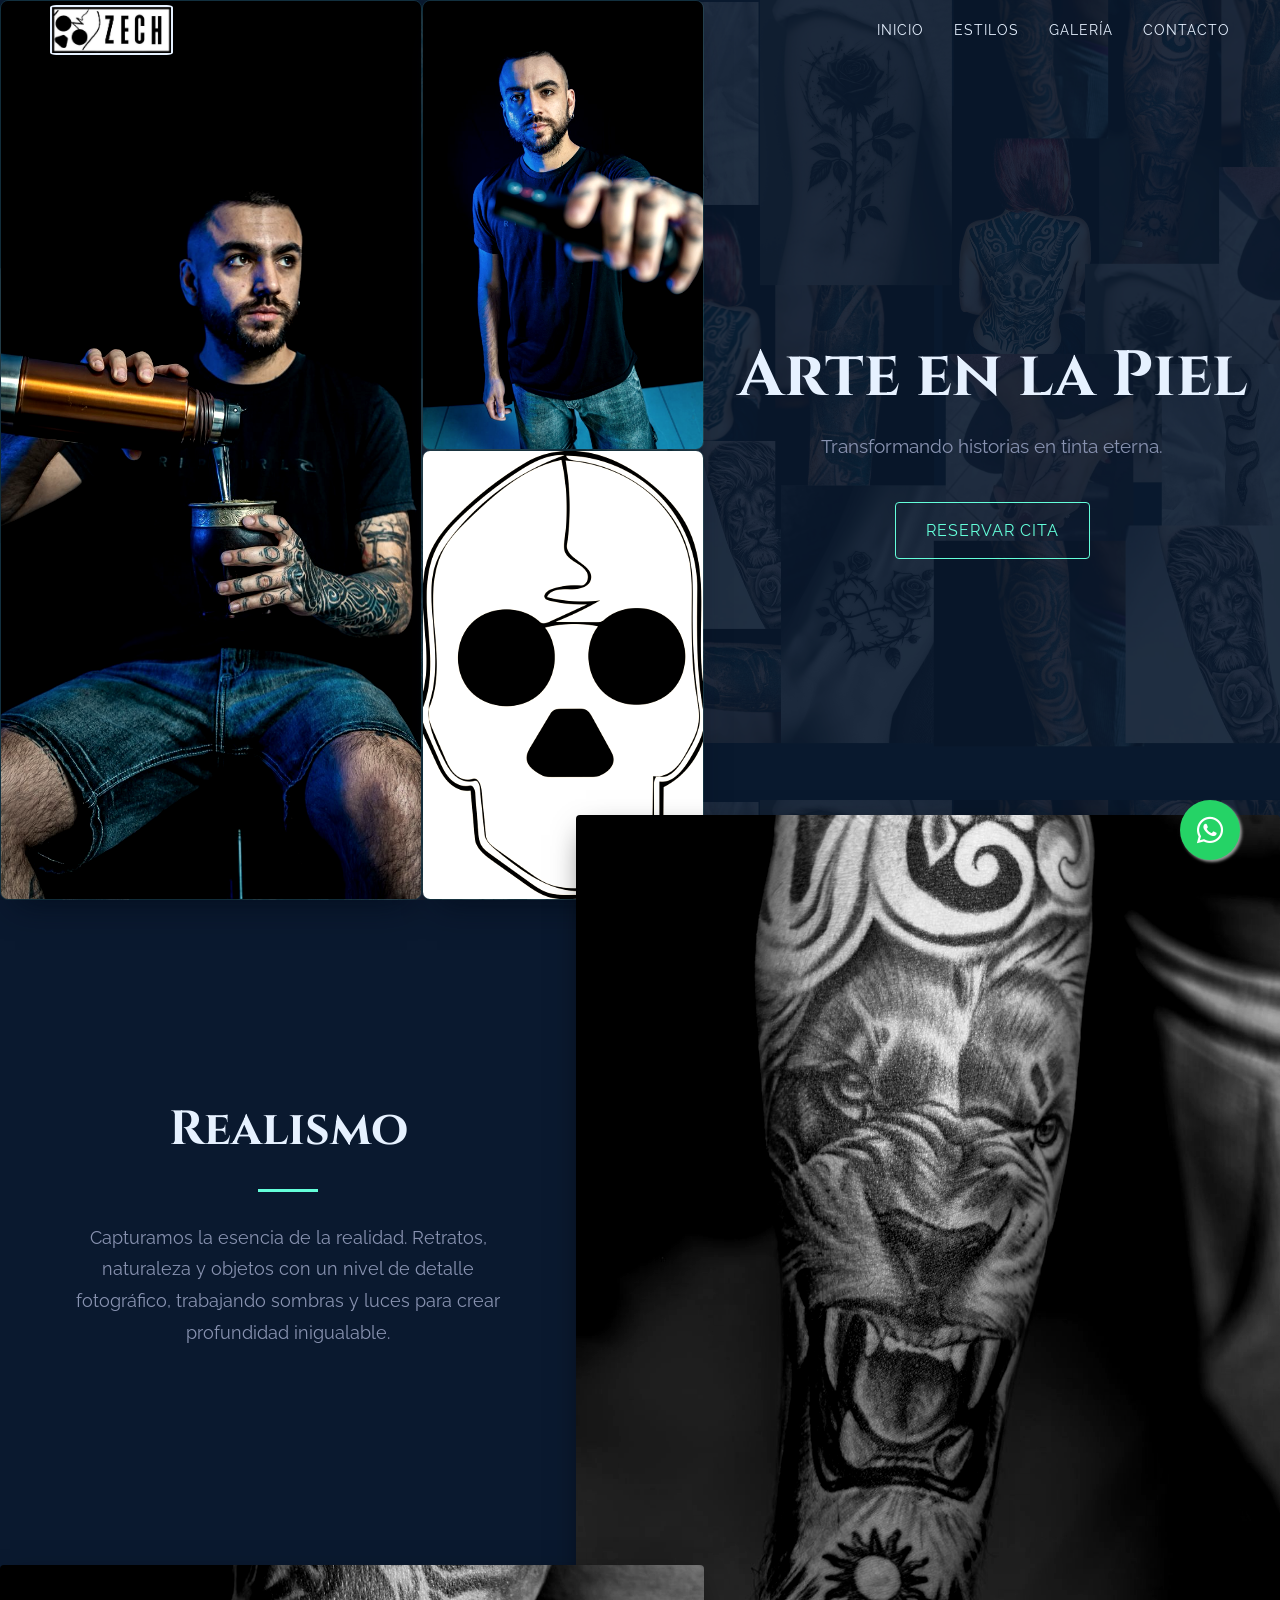
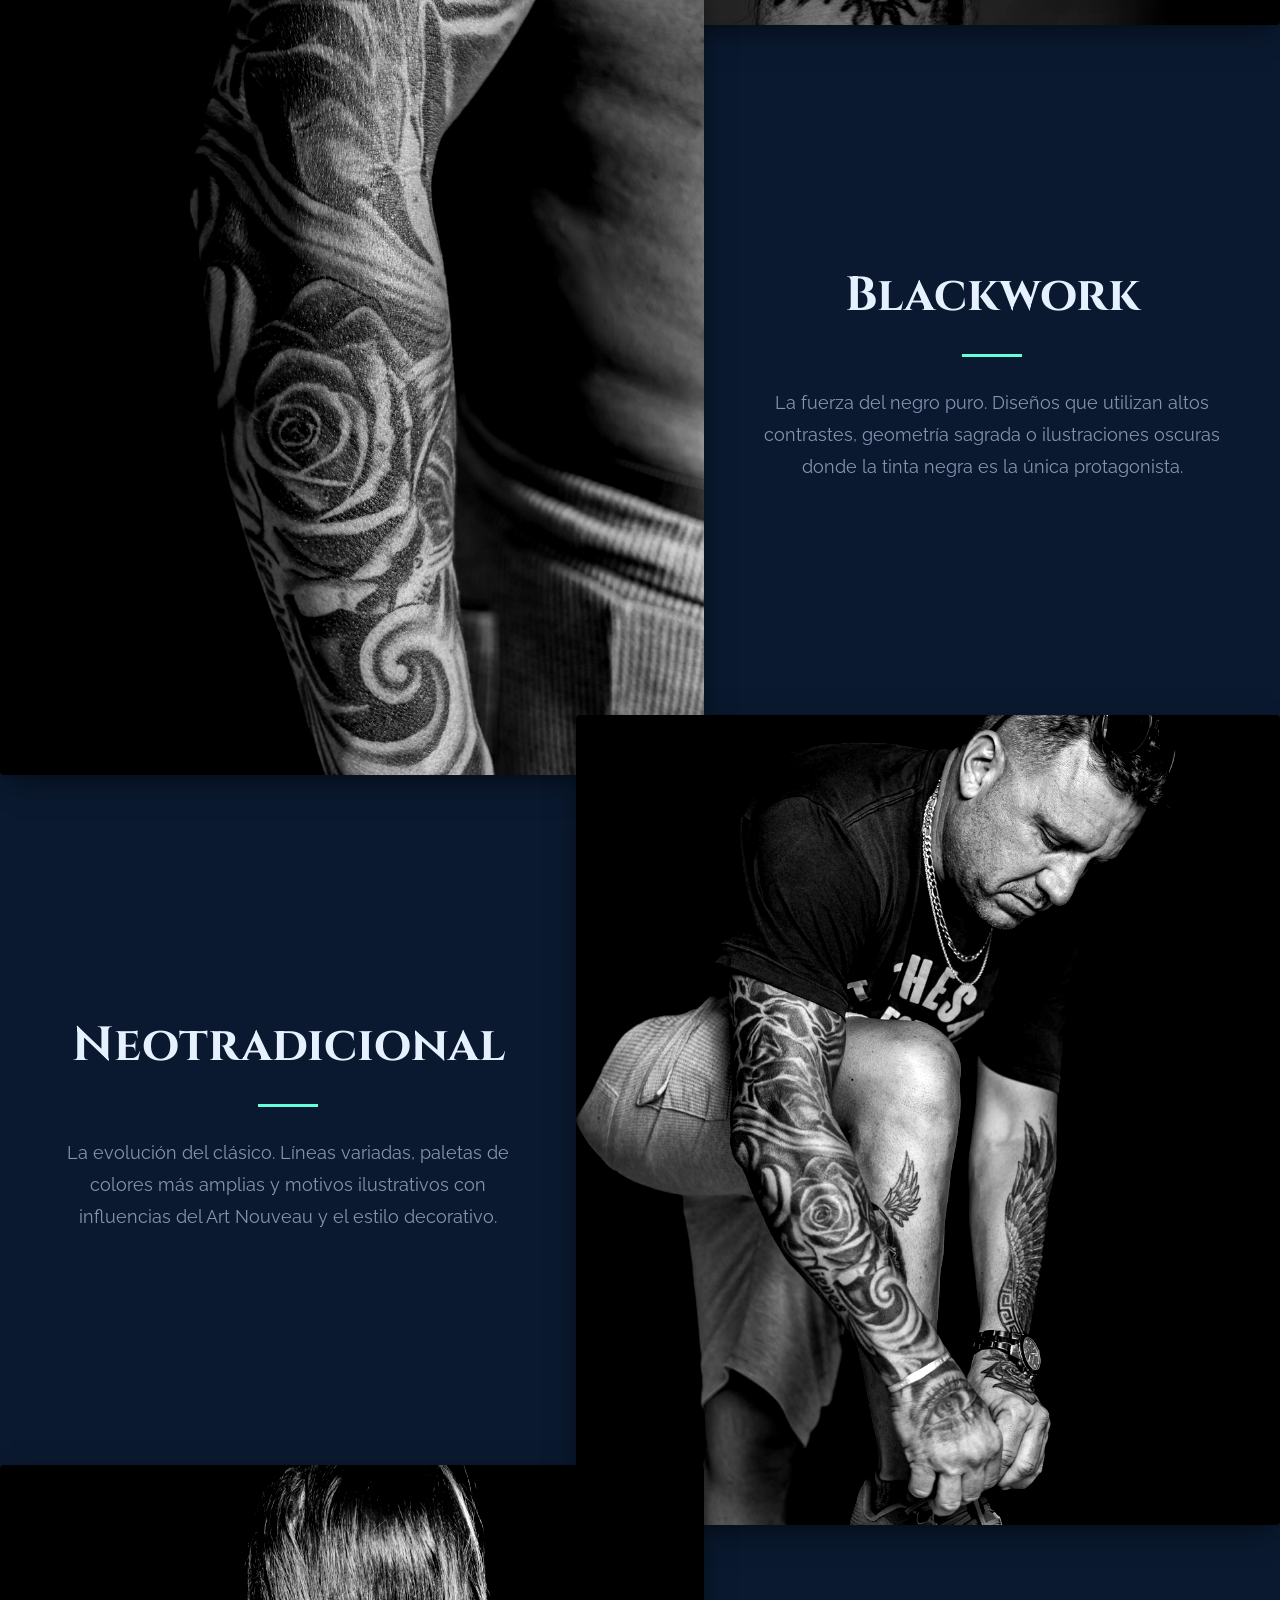
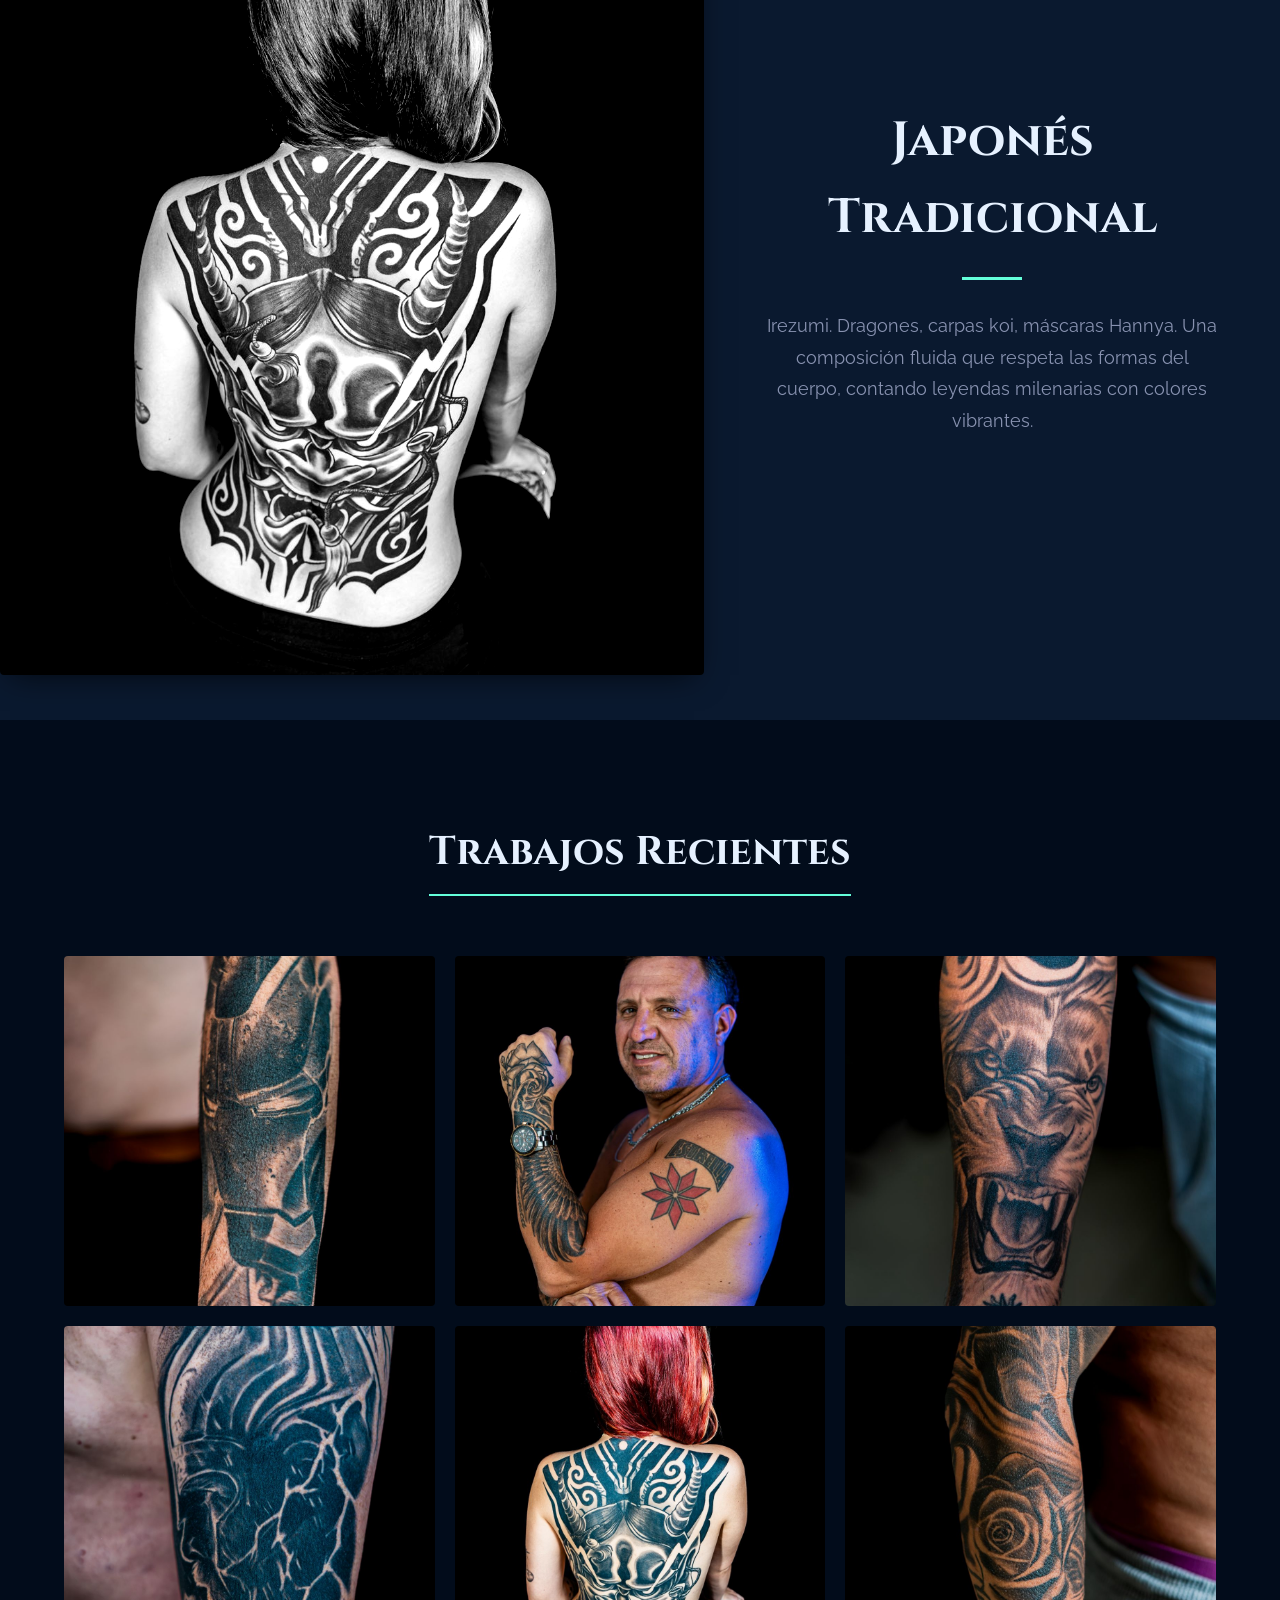
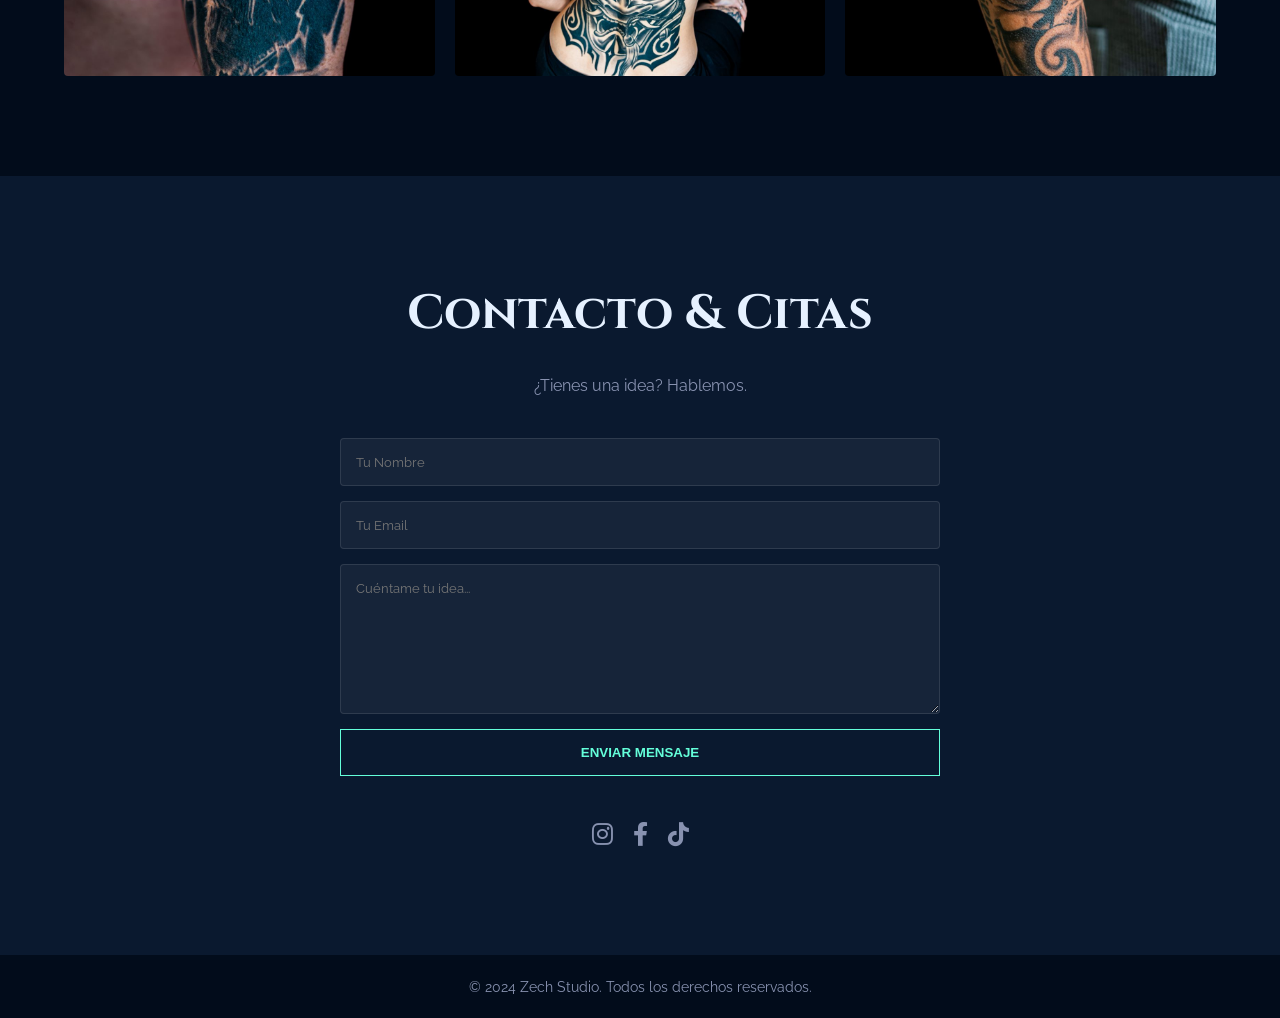
==== index.html @ bd0187eb "first commit" ====
<!DOCTYPE html>
<html lang="es">
<head>
    <meta charset="UTF-8">
    <meta name="viewport" content="width=device-width, initial-scale=1.0">
    <title>Estudio de Tatuajes | Ink Art</title>
    <!-- Fuentes de Google -->
    <link rel="preconnect" href="https://fonts.googleapis.com">
    <link rel="preconnect" href="https://fonts.gstatic.com" crossorigin>
    <link href="https://fonts.googleapis.com/css2?family=Cinzel:wght@400;700&family=Raleway:wght@300;400;700&display=swap" rel="stylesheet">
    <!-- Iconos FontAwesome -->
    <link rel="stylesheet" href="https://cdnjs.cloudflare.com/ajax/libs/font-awesome/6.0.0/css/all.min.css">
    <link rel="stylesheet" href="style.css">
</head>
<body>

    <!-- Background Collage (Container) -->
    <div id="background-collage"></div>
    <div class="overlay-gradient"></div>

    <!-- Header Fixed -->
    <header id="header">
        <div class="logo-container">
            <img src="images/logonegro-fondoblanco.jpeg" alt="Logo Tatuador" class="logo">
        </div>
        <nav>
            <ul class="nav-links">
                <li><a href="#inicio">Inicio</a></li>
                <li><a href="#estilos">Estilos</a></li>
                <li><a href="#galeria">Galería</a></li>
                <li><a href="#contacto">Contacto</a></li>
            </ul>
        </nav>
    </header>

    <!-- Contenedor Principal (Todo en uno) -->
    <main>

        <!-- Sección Hero (Inicio) -->
        <section id="inicio" class="hero-section">
                        <div class="hero-collage hidden-right">
                <div class="collage-item main"><img src="images/tatuadortomandomates.jpeg" alt="Tatuador en el estudio"></div>
                <div class="collage-item"><img src="images/tatuadordefrente.jpeg" alt="Tatuador"></div>
                <div class="collage-item"><img src="images/logocalavera-fondoblanco.jpeg" alt="Detalle Tatuaje"></div>
            </div>
            <div class="hero-content hidden-bottom">
                <h1>Arte en la Piel</h1>
                <p>Transformando historias en tinta eterna.</p>
                <a href="#contacto" class="cta-btn">Reservar Cita</a>
            </div>

        </section>
        
        <!-- Estilo 1: Realismo (Izquierda Texto, Derecha Imagen) -->
        <div id="estilos" class="scroll-section row-layout">
            <div class="text-content hidden-right">
                <h2>Realismo</h2>
                <div class="linea-decorativa"></div>
                <p>Capturamos la esencia de la realidad. Retratos, naturaleza y objetos con un nivel de detalle fotográfico, trabajando sombras y luces para crear profundidad inigualable.</p>
            </div>
            <div class="image-content hidden-right">
                <img src="images/tatuajeantebrazo.jpeg" alt="Tatuaje Realismo">
            </div>
        </div>

        <!-- Estilo 2: Blackwork (Derecha Texto, Izquierda Imagen) -->
        <div class="scroll-section row-layout reverse">
            <div class="text-content hidden-left">
                <h2>Blackwork</h2>
                <div class="linea-decorativa"></div>
                <p>La fuerza del negro puro. Diseños que utilizan altos contrastes, geometría sagrada o ilustraciones oscuras donde la tinta negra es la única protagonista.</p>
            </div>
            <div class="image-content hidden-left">
                <img src="images/tatuajebrazo1.jpeg" alt="Tatuaje Blackwork">
            </div>
        </div>

        <!-- Estilo 3: Neotradicional (Centrado) -->
        <div class="scroll-section row-layout">
            <div class="text-content hidden-right">
                <h2>Neotradicional</h2>
                <div class="linea-decorativa center"></div>
                <p>La evolución del clásico. Líneas variadas, paletas de colores más amplias y motivos ilustrativos con influencias del Art Nouveau y el estilo decorativo.</p>
            </div>
            <div class="image-content hidden-right">
                <img src="images/tatuajebrazopierna.jpeg" alt="Tatuaje Neotradicional">
            </div>
        </div>

        <!-- Estilo 4: Japonés Tradicional (Izquierda Texto, Derecha Imagen) -->
        <div class="scroll-section row-layout reverse">
            <div class="text-content hidden-left">
                <h2>Japonés Tradicional</h2>
                <div class="linea-decorativa"></div>
                <p>Irezumi. Dragones, carpas koi, máscaras Hannya. Una composición fluida que respeta las formas del cuerpo, contando leyendas milenarias con colores vibrantes.</p>
            </div>
            <div class="image-content hidden-left">
                <img src="images/tatuajeespalda.jpeg" alt="Tatuaje Japonés">
            </div>
        </div>

        <!-- Galería Final -->
        <section id="galeria" class="gallery-section">
            <h2 class="section-title hidden-bottom">Trabajos Recientes</h2>
            <div class="gallery-grid">
                <!-- Usando el resto de imagenes y repitiendo para efecto grilla -->
                <div class="gallery-item hidden-fade"><img src="images/tatuajebrazo2.jpeg" alt="Tatuaje 1"></div>
                <div class="gallery-item hidden-fade"><img src="images/tatuajehombro.jpeg" alt="Tatuaje 2"></div>
                <div class="gallery-item hidden-fade"><img src="images/tatuajeantebrazo.jpeg" alt="Tatuaje 3"></div>
                <div class="gallery-item hidden-fade"><img src="images/tatuajebrazo3.jpeg" alt="Tatuaje 4"></div>
                <div class="gallery-item hidden-fade"><img src="images/tatuajeespalda.jpeg" alt="Tatuaje 5"></div>
                <div class="gallery-item hidden-fade"><img src="images/tatuajebrazo1.jpeg" alt="Tatuaje 6"></div>
            </div>
        </section>

        <!-- Contacto -->
        <section id="contacto" class="contact-section">
            <div class="contact-container hidden-bottom">
                <h2>Contacto & Citas</h2>
                <p>¿Tienes una idea? Hablemos.</p>
                
                <form class="contact-form">
                    <input type="text" placeholder="Tu Nombre">
                    <input type="email" placeholder="Tu Email">
                    <textarea placeholder="Cuéntame tu idea..."></textarea>
                    <button type="submit">Enviar Mensaje</button>
                </form>

                <div class="socials">
                    <a href="#"><i class="fab fa-instagram"></i></a>
                    <a href="#"><i class="fab fa-facebook-f"></i></a>
                    <a href="#"><i class="fab fa-tiktok"></i></a>
                </div>
            </div>
        </section>

    </main>

    <!-- Footer -->
    <footer>
        <p>&copy; 2024 Zech Studio. Todos los derechos reservados.</p>
    </footer>

    <!-- Botón Whatsapp Flotante -->
    <a href="https://wa.me/5493462334496" class="whatsapp-float" target="_blank">
        <i class="fab fa-whatsapp"></i>
    </a>

    <script src="script.js"></script>
</body>
</html>
---- style.css ----
:root {
    --bg-dark: #0a192f;
    --bg-darker: #020c1b;
    --text-primary: #e6f1ff;
    --text-secondary: #8892b0;
    --accent: #64ffda;
    --dark-blue-overlay: rgba(10, 25, 47, 0.85);
}

* {
    margin: 0;
    padding: 0;
    box-sizing: border-box;
}

html {
    scroll-behavior: smooth;
}

body {
    background-color: var(--bg-dark);
    color: var(--text-primary);
    font-family: 'Raleway', sans-serif;
    overflow-x: hidden;
    line-height: 1.6;
}

/* Background Collage */
#background-collage {
    position: fixed;
    top: 0;
    left: 0;
    width: 100%;
    height: 100vh;
    z-index: -2;
    overflow: hidden;
    opacity: 0.2; /* Low opacity for background feel */
    background-color: #020c1b;
    background-image: url(images/fondotatuajes.png);
}

.bg-grid-item {
    position: absolute;
    width: 50px;
    height: 50px;
    object-fit: cover;
    filter: grayscale(100%);
    opacity: 0.7;
    border-radius: 4px; /* Optional rounded */
    box-shadow: 0 0 5px rgba(0,0,0,0.5);
}

.overlay-gradient {
    position: fixed;
    top: 0;
    left: 0;
    width: 100%;
    height: 100vh;
    z-index: -1;
    background-color: #0a192f7c;
    pointer-events: none;
}

h1, h2, h3 {
    font-family: 'Cinzel', serif;
    color: var(--text-primary);
    font-weight: 700;
}

a {
    text-decoration: none;
    color: inherit;
    transition: 0.3s;
}

img {
    max-width: 100%;
    display: block;
    object-fit: cover;
}

/* --- Navigation --- */
#header {
    position: fixed;
    top: 0;
    width: 100%;
    padding: 5px 50px;
    display: flex;
    justify-content: space-between;
    align-items: center;
    z-index: 1000;
}

.logo {
    height: 50px;
    border-radius: 5%;
    border: 2px solid var(--text-primary);
}

.nav-links {
    list-style: none;
    display: flex;
    gap: 30px;
}

.nav-links li a {
    font-size: 0.9rem;
    text-transform: uppercase;
    letter-spacing: 1px;
}

.nav-links li a:hover {
    color: var(--accent);
}

/* --- Hero Section --- */
.hero-section {
    min-height: 100vh;
    display: flex;
    align-items: center;
    justify-content: space-between;
    margin-bottom: 20px;
}

.hero-content {
    display: flex;
    flex-direction: column;
    justify-content: center;
    align-items: center;
    min-width: 45vw;
}

.hero-content h1 {
    font-size: 4rem;
    margin-bottom: 20px;
    line-height: 1.1;
}

.hero-content p {
    font-size: 1.2rem;
    color: var(--text-secondary);
    margin-bottom: 40px;
    max-width: 500px;
}

.cta-btn {
    padding: 15px 30px;
    border: 1px solid var(--accent);
    color: var(--accent);
    border-radius: 4px;
    font-size: 1rem;
    text-transform: uppercase;
    letter-spacing: 1px;
}

.cta-btn:hover {
    background: rgba(100, 255, 218, 0.1);
}

.hero-collage {
    flex: 1;
    height: 100vh;
    display: grid;
    grid-template-columns: 1.5fr 1fr;
    grid-template-rows: 1fr 1fr;
    gap: 0px;
    /* Optional: Rotate slightly for artistic effect or keep straight */
}

.collage-item {
    position: relative;
    overflow: hidden;
    border-radius: 8px;
    box-shadow: 0 20px 30px -15px rgba(2, 12, 27, 0.7);
    border: 1px solid rgba(100, 255, 218, 0.1);
}

/* The main big image on the left */
.collage-item.main {
    grid-row: 1 / -1; /* Spans both rows */
}

.collage-item img {
    width: 100%;
    height: 100%;
    object-fit: cover;
    filter: sepia(20%) contrast(1.1);
    transition: transform 0.6s cubic-bezier(0.25, 0.46, 0.45, 0.94), filter 0.3s;
}

.collage-item:hover img {
    transform: scale(1.05);
    filter: sepia(0%) contrast(1.2);
}

/* Responsive fix for collage */
@media (max-width: 768px) {
    .hero-collage {
        width: 100%;
        height: auto;
        grid-template-columns: 1fr;
        grid-template-rows: 300px 200px 200px;
        margin-top: 30px;
    }
    
    .collage-item.main {
        grid-row: auto;
    }
}

/* --- Scroll Sections (Estilos) --- */
.divider {
    height: 100px;
    background: linear-gradient(to bottom, transparent, var(--bg-dark), transparent);
}

.scroll-section {
    padding: 10px 0;
    min-height: 100vh;
    display: flex;
    align-items: center;
    margin-top: -150px;
}

.row-layout.reverse {
    flex-direction: row-reverse;
}

.text-content {
    flex: 1;
    padding: 0 60px; /* Added padding */
    text-align: center; /* Centered text */
    display: flex;
    flex-direction: column;
    align-items: center; /* Center items (like the decorative line) */
    max-width: 45vw;
}

.text-content h2 {
    font-size: 3rem;
    margin-bottom: 20px;
}

.linea-decorativa {
    width: 60px;
    height: 3px;
    background-color: var(--accent);
    margin-bottom: 30px; /* Margin will be handled by flex gap or existing margin */
}

.linea-decorativa.center {
    margin: 0 auto 30px auto;
}

.text-content p {
    color: var(--text-secondary);
    font-size: 1.1rem;
    line-height: 1.8;
}

.image-content {
    flex: 1;
    height: 90vh;
    overflow: hidden;
    border-radius: 4px;
    filter: grayscale(100%) contrast(1.2);
    transition: 3s;
    box-shadow: 0 10px 30px -10px rgba(2, 12, 27, 0.7);
}

.image-content:hover, 
.image-content-large:hover {
    filter: grayscale(0%);
    transform: translateY(-5px);
}

.image-content img, .image-content-large img {
    width: 100%;
    height: 100%;
}

/* Center Layout */
.center-layout {
    flex-direction: column;
    text-align: center;
}

.image-content-large {
    width: 100%;
    max-width: 800px;
    height: 600px; /* Taller for center images */
    margin: 0 auto;
    border-radius: 4px;
    filter: grayscale(80%);
    transition: 0.5s;
}

/* --- Gallery Grid --- */
.gallery-section {
    padding: 100px 5%;
    background-color: var(--bg-darker);
    text-align: center;
}

.section-title {
    font-size: 2.5rem;
    margin-bottom: 60px;
    display: inline-block;
    border-bottom: 2px solid var(--accent);
    padding-bottom: 10px;
}

.gallery-grid {
    display: grid;
    grid-template-columns: repeat(auto-fit, minmax(300px, 1fr));
    gap: 20px;
}

.gallery-item {
    height: 350px;
    overflow: hidden;
    cursor: pointer;
    position: relative;
    border-radius: 4px;
}

.gallery-item img {
    width: 100%;
    height: 100%;
    transition: transform 0.4s ease;
}

.gallery-item:hover img {
    transform: scale(1.1);
}

/* --- Contact Section --- */
.contact-section {
    padding: 100px 10%;
    text-align: center;
    background-color: var(--bg-dark);
}

.contact-container {
    max-width: 600px;
    margin: 0 auto;
}

.contact-container h2 {
    font-size: 3rem;
    margin-bottom: 20px;
}

.contact-container p {
    color: var(--text-secondary);
    margin-bottom: 40px;
}

.contact-form {
    display: flex;
    flex-direction: column;
    gap: 15px;
}

.contact-form input, 
.contact-form textarea {
    padding: 15px;
    background-color: rgba(255,255,255,0.05);
    border: 1px solid rgba(255,255,255,0.1);
    border-radius: 4px;
    color: var(--text-primary);
    font-family: 'Raleway', sans-serif;
}

.contact-form textarea {
    min-height: 150px;
    resize: vertical;
}

.contact-form button {
    padding: 15px;
    background-color: transparent;
    border: 1px solid var(--accent);
    color: var(--accent);
    cursor: pointer;
    font-weight: bold;
    text-transform: uppercase;
    transition: 0.3s;
}

.contact-form button:hover {
    background-color: rgba(100, 255, 218, 0.1);
}

.socials {
    margin-top: 40px;
    display: flex;
    justify-content: center;
    gap: 20px;
}

.socials a {
    font-size: 1.5rem;
    color: var(--text-secondary);
}

.socials a:hover {
    color: var(--accent);
}

footer {
    padding: 20px;
    background-color: var(--bg-darker);
    text-align: center;
    color: var(--text-secondary);
    font-size: 0.9rem;
}

/* --- WhatsApp Button --- */
.whatsapp-float {
    position: fixed;
    width: 60px;
    height: 60px;
    bottom: 40px;
    right: 40px;
    background-color: #25d366;
    color: #FFF;
    border-radius: 50px;
    text-align: center;
    font-size: 30px;
    box-shadow: 2px 2px 3px #999;
    z-index: 1000;
    display: flex;
    align-items: center;
    justify-content: center;
    transition: 0.3s;
}

.whatsapp-float:hover {
    background-color: #20ba5a;
    transform: scale(1.1);
}

/* --- Animation Classes (Intersection Observer) --- */
.hidden-left {
    opacity: 0;
    transform: translateX(-100px);
    transition: all 1.5s ease-out;
}

.hidden-right {
    opacity: 0;
    transform: translateX(100px);
    transition: all 1.5s ease-out;
}

.hidden-bottom {
    opacity: 0;
    transform: translateY(100px);
    transition: all 1.5s ease-out;
}

.hidden-scale {
    opacity: 0;
    transform: scale(0.9);
    transition: all 1.5s ease-out;
}

.hidden-fade {
    opacity: 0;
    transition: all 2s ease;
}

.show {
    opacity: 1;
    transform: translateX(0) translateY(0) scale(1);
}

/* Responsive */
@media (max-width: 768px) {
    #header {
        padding: 20px;
    }
    
    .nav-links {
        display: none; /* Mobile menu logic not simple in single pass, hiding for now or could stack */
    }

    .hero-section {
        flex-direction: column-reverse;
        padding-top: 100px;
        text-align: center;
    }
    
    .hero-content {
        padding-right: 0;
    }
    
    .hero-image {
        height: 300px;
        margin-bottom: 30px;
    }

    .scroll-section {
        flex-direction: column !important;
        text-align: center;
        padding: 60px 5%;
    }

    .linea-decorativa {
        margin: 0 auto 20px auto;
    }

    .image-content, .image-content-large {
        width: 100%;
        height: 300px;
    }
}
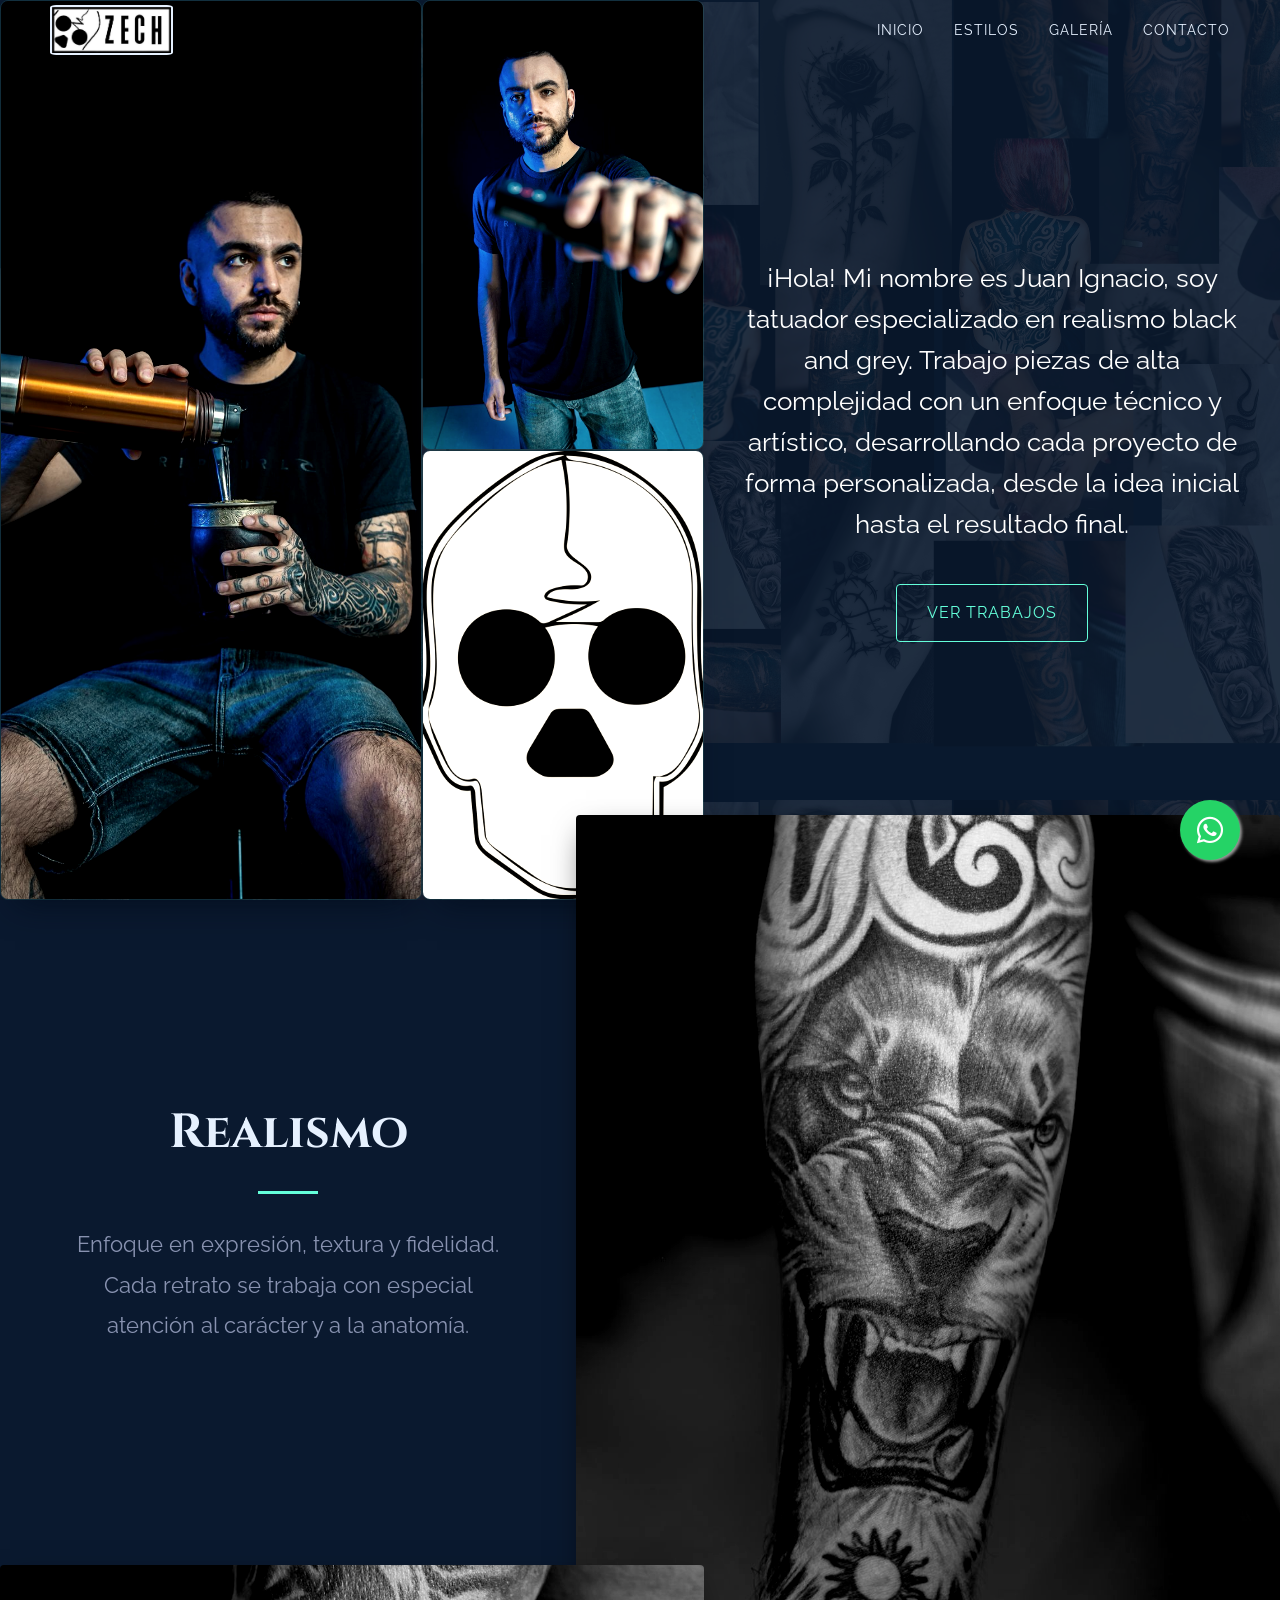
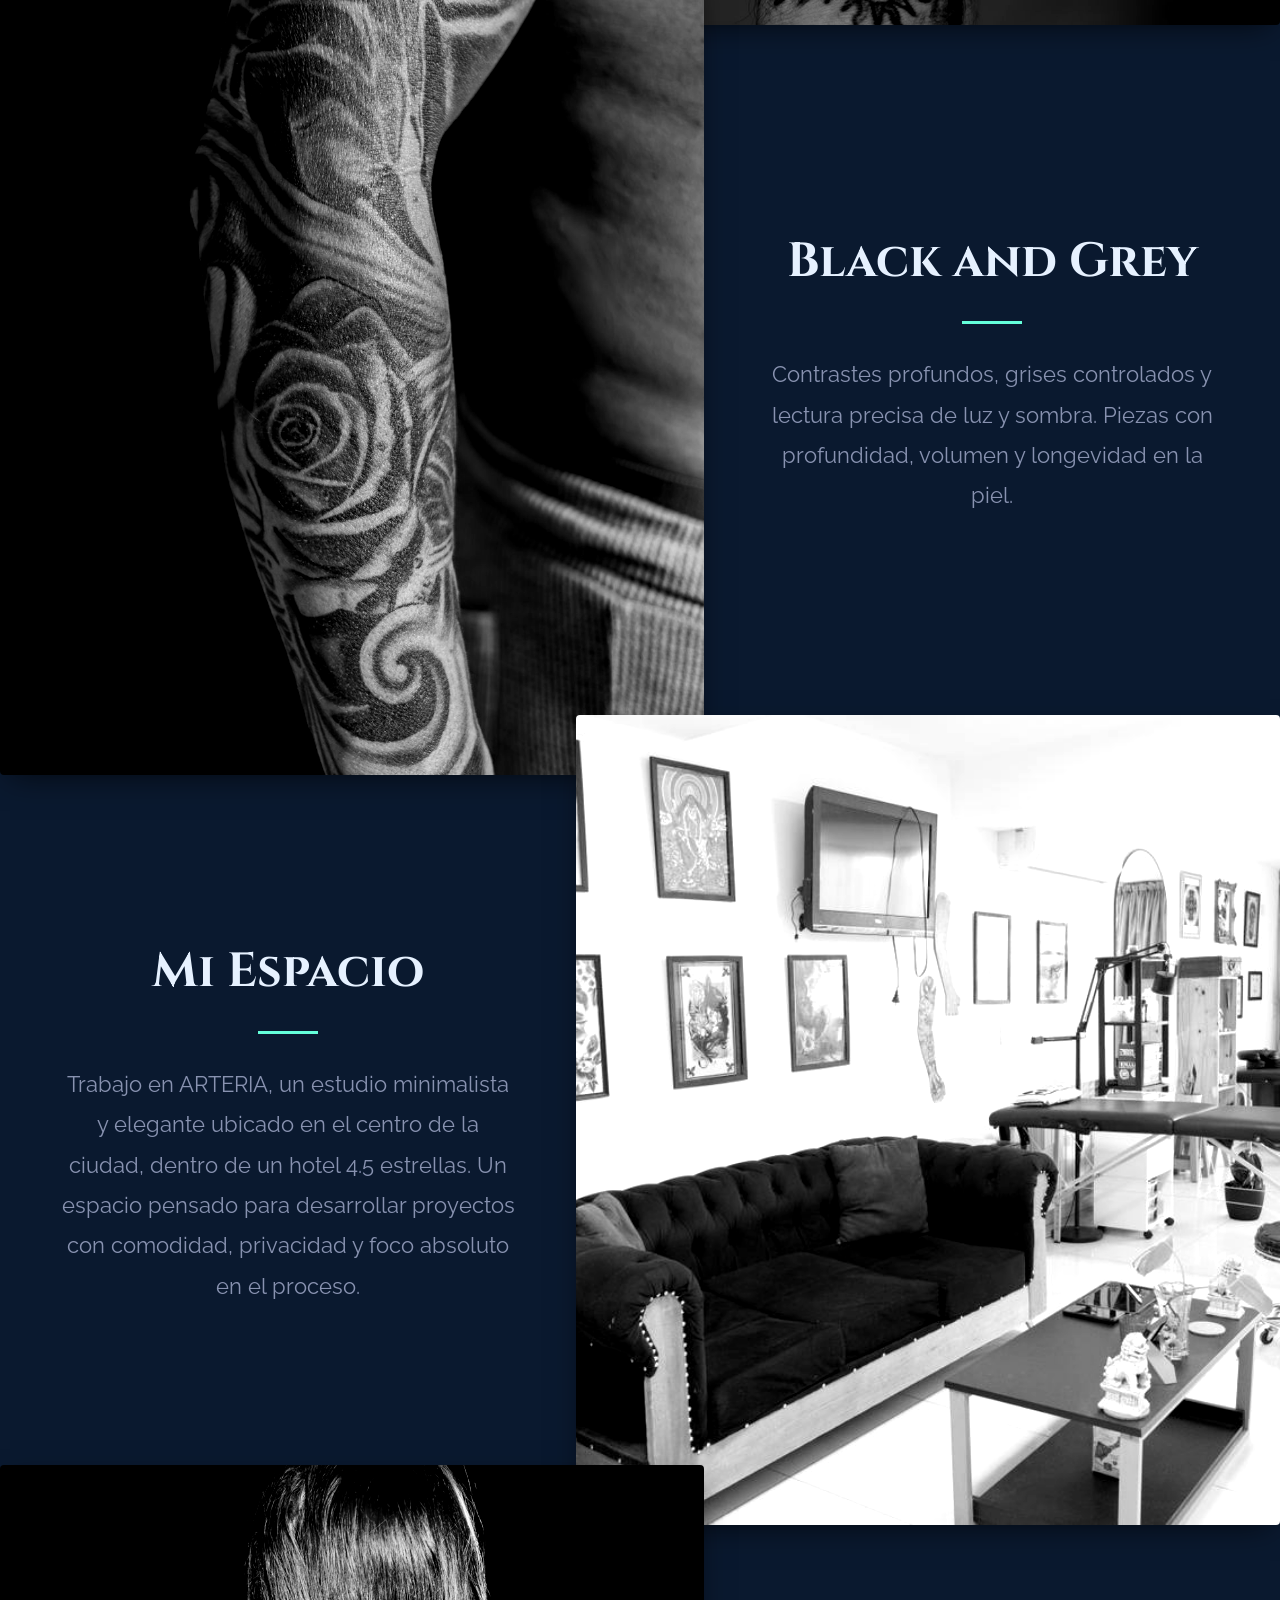
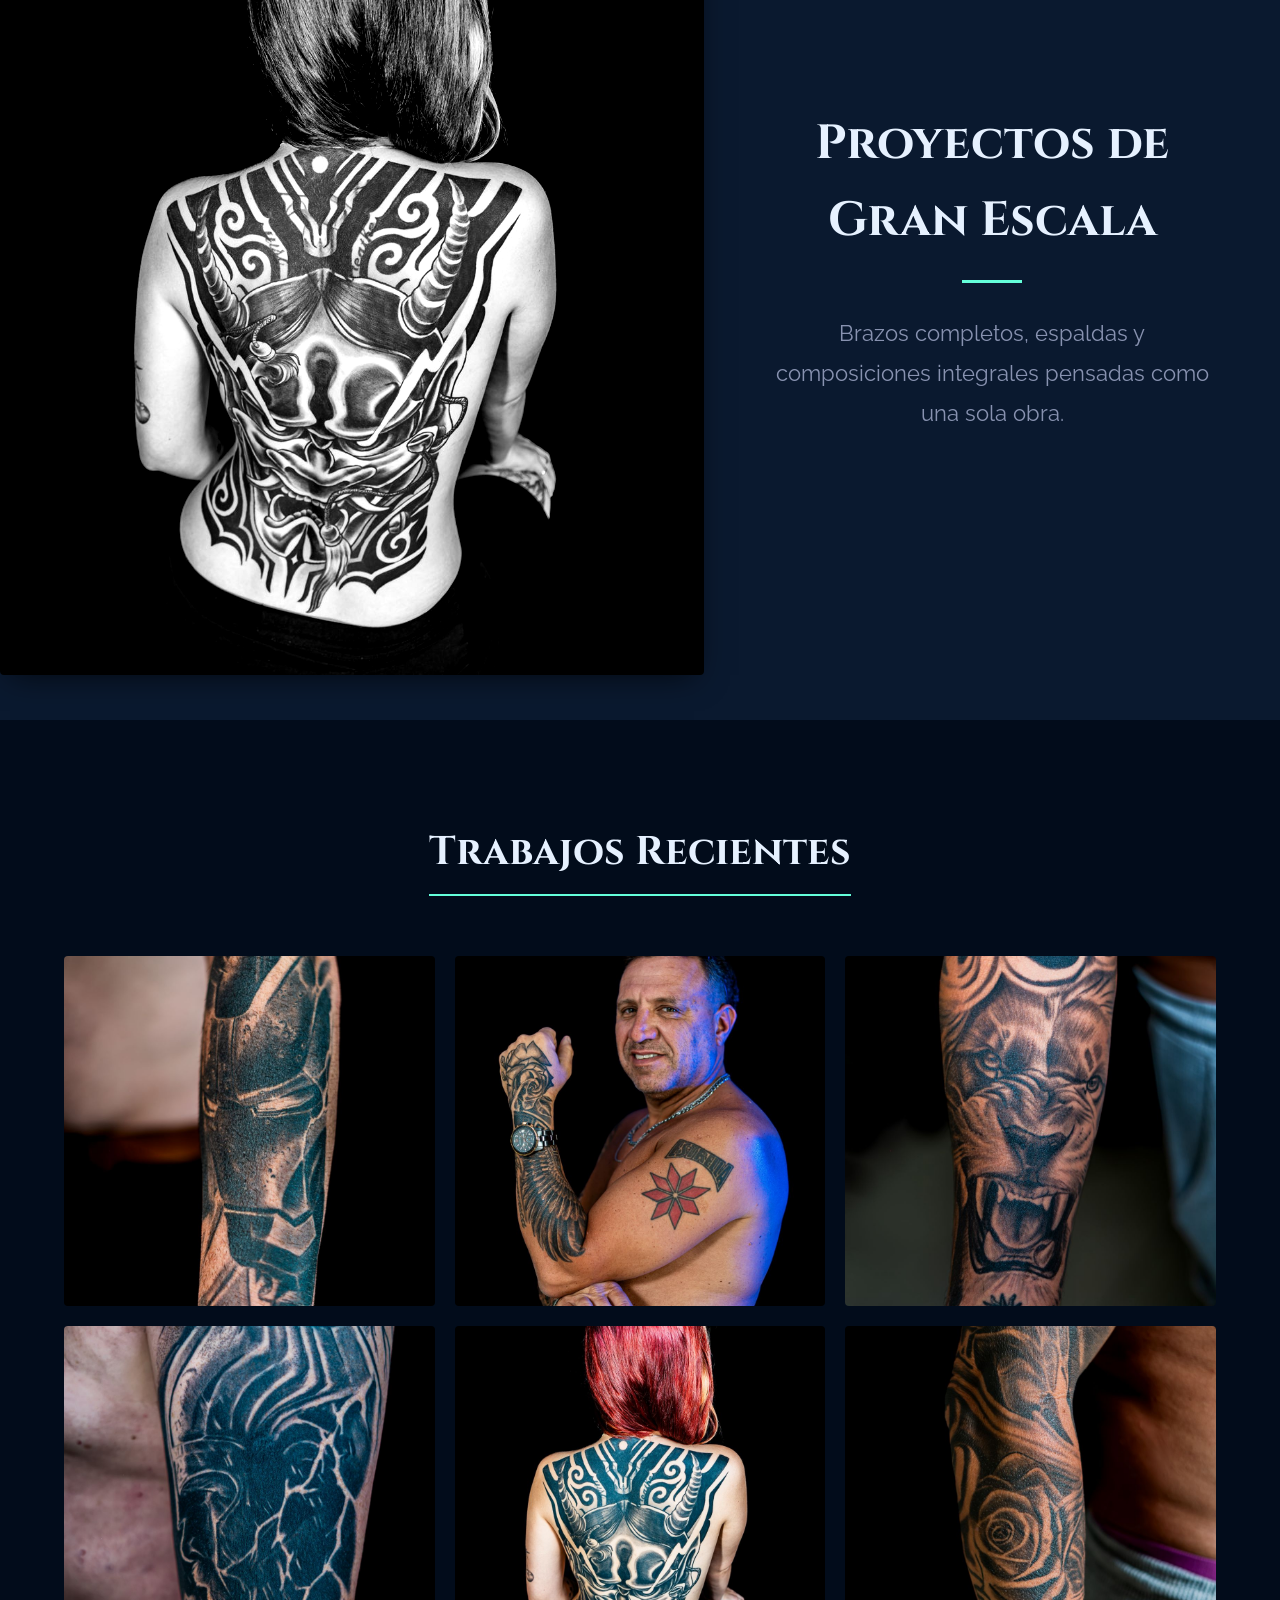
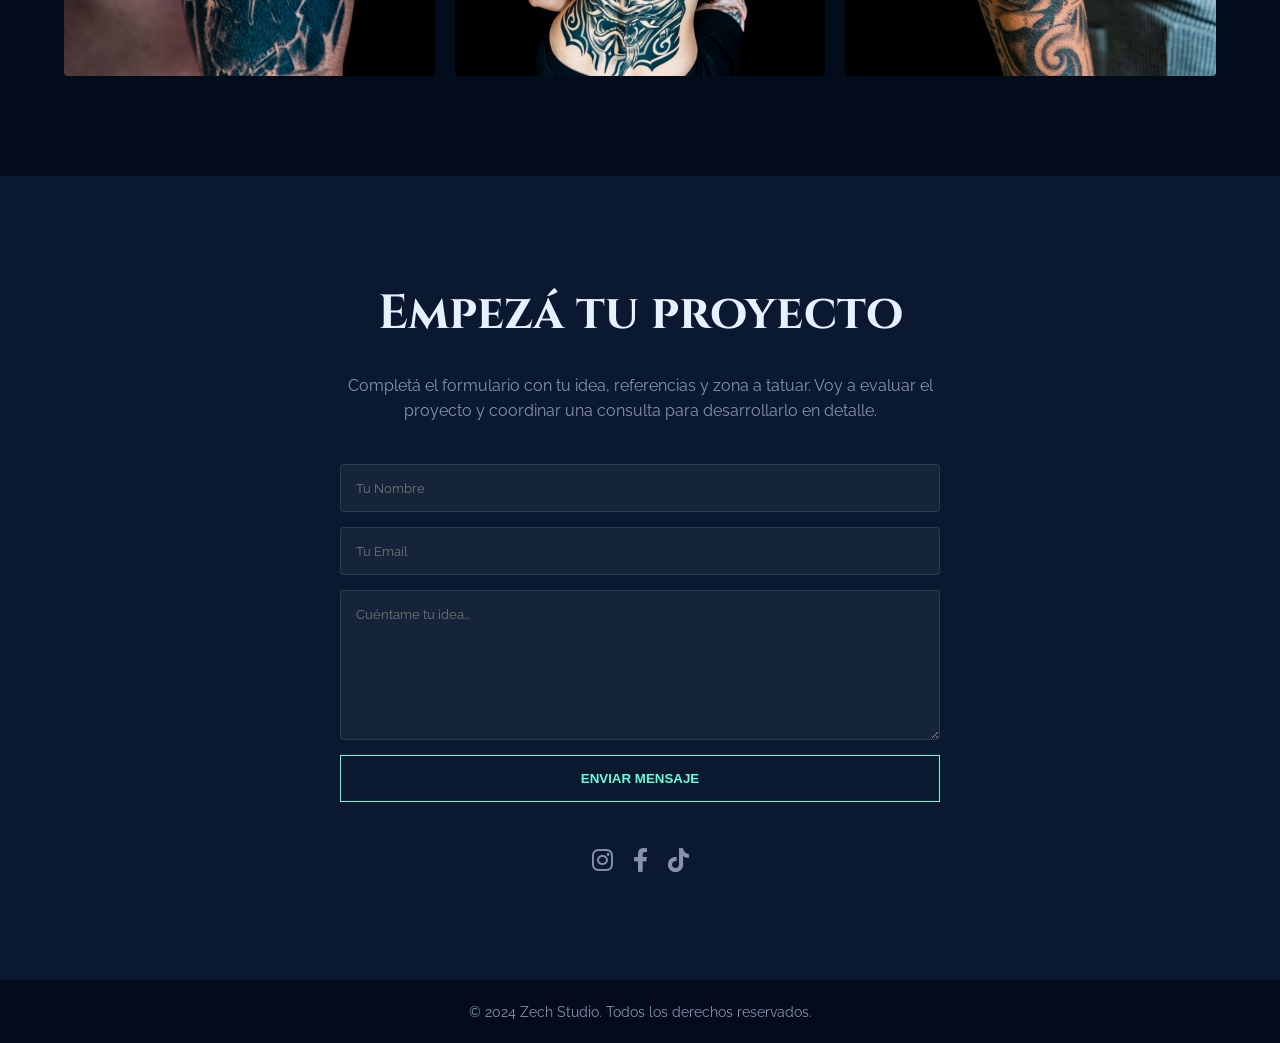
==== commit bc8ec24e: "arreglos" ====
--- a/index.html
+++ b/index.html
@@ -1,6 +1,16 @@
 <!DOCTYPE html>
 <html lang="es">
 <head>
+    <!-- Google Analytics (gtag.js) -->
+    <!-- REEMPLAZA 'G-TU_ID_AQUI' CON EL ID DE MEDICIÓN QUE TE PASE EL CLIENTE -->
+    <script async src="https://www.googletagmanager.com/gtag/js?id=G-TU_ID_AQUI"></script>
+    <script>
+      window.dataLayer = window.dataLayer || [];
+      function gtag(){dataLayer.push(arguments);}
+      gtag('js', new Date());
+      gtag('config', 'G-TU_ID_AQUI');
+    </script>
+
     <meta charset="UTF-8">
     <meta name="viewport" content="width=device-width, initial-scale=1.0">
     <title>Estudio de Tatuajes | Ink Art</title>
@@ -44,9 +54,8 @@
                 <div class="collage-item"><img src="images/logocalavera-fondoblanco.jpeg" alt="Detalle Tatuaje"></div>
             </div>
             <div class="hero-content hidden-bottom">
-                <h1>Arte en la Piel</h1>
-                <p>Transformando historias en tinta eterna.</p>
-                <a href="#contacto" class="cta-btn">Reservar Cita</a>
+                <p>¡Hola! Mi nombre es Juan Ignacio, soy tatuador especializado en realismo black and grey. Trabajo piezas de alta complejidad con un enfoque técnico y artístico, desarrollando cada proyecto de forma personalizada, desde la idea inicial hasta el resultado final.</p>
+                <a href="#galeria" class="cta-btn">Ver trabajos</a>
             </div>
 
         </section>
@@ -56,46 +65,46 @@
             <div class="text-content hidden-right">
                 <h2>Realismo</h2>
                 <div class="linea-decorativa"></div>
-                <p>Capturamos la esencia de la realidad. Retratos, naturaleza y objetos con un nivel de detalle fotográfico, trabajando sombras y luces para crear profundidad inigualable.</p>
+                <p>Enfoque en expresión, textura y fidelidad. Cada retrato se trabaja con especial atención al carácter y a la anatomía.</p>
             </div>
             <div class="image-content hidden-right">
                 <img src="images/tatuajeantebrazo.jpeg" alt="Tatuaje Realismo">
             </div>
         </div>
 
-        <!-- Estilo 2: Blackwork (Derecha Texto, Izquierda Imagen) -->
+        <!-- Estilo 2: Black and Grey (Derecha Texto, Izquierda Imagen) -->
         <div class="scroll-section row-layout reverse">
             <div class="text-content hidden-left">
-                <h2>Blackwork</h2>
+                <h2>Black and Grey</h2>
                 <div class="linea-decorativa"></div>
-                <p>La fuerza del negro puro. Diseños que utilizan altos contrastes, geometría sagrada o ilustraciones oscuras donde la tinta negra es la única protagonista.</p>
+                <p>Contrastes profundos, grises controlados y lectura precisa de luz y sombra. Piezas con profundidad, volumen y longevidad en la piel.</p>
             </div>
             <div class="image-content hidden-left">
-                <img src="images/tatuajebrazo1.jpeg" alt="Tatuaje Blackwork">
+                <img src="images/tatuajebrazo1.jpeg" alt="Tatuaje Black and Grey">
             </div>
         </div>
 
-        <!-- Estilo 3: Neotradicional (Centrado) -->
+        <!-- Estilo 3: Mi Espacio (Centrado) -->
         <div class="scroll-section row-layout">
             <div class="text-content hidden-right">
-                <h2>Neotradicional</h2>
-                <div class="linea-decorativa center"></div>
-                <p>La evolución del clásico. Líneas variadas, paletas de colores más amplias y motivos ilustrativos con influencias del Art Nouveau y el estilo decorativo.</p>
+                <h2>Mi Espacio</h2>
+                <div class="linea-decorativa"></div>
+                <p>Trabajo en ARTERIA, un estudio minimalista y elegante ubicado en el centro de la ciudad, dentro de un hotel 4.5 estrellas. Un espacio pensado para desarrollar proyectos con comodidad, privacidad y foco absoluto en el proceso.</p>
             </div>
             <div class="image-content hidden-right">
-                <img src="images/tatuajebrazopierna.jpeg" alt="Tatuaje Neotradicional">
+                <img src="images/estudio.jpeg" alt="Estudio Arteria">
             </div>
         </div>
 
-        <!-- Estilo 4: Japonés Tradicional (Izquierda Texto, Derecha Imagen) -->
+        <!-- Estilo 4: Proyectos de Gran Escala (Izquierda Texto, Derecha Imagen) -->
         <div class="scroll-section row-layout reverse">
             <div class="text-content hidden-left">
-                <h2>Japonés Tradicional</h2>
+                <h2>Proyectos de Gran Escala</h2>
                 <div class="linea-decorativa"></div>
-                <p>Irezumi. Dragones, carpas koi, máscaras Hannya. Una composición fluida que respeta las formas del cuerpo, contando leyendas milenarias con colores vibrantes.</p>
+                <p>Brazos completos, espaldas y composiciones integrales pensadas como una sola obra.</p>
             </div>
             <div class="image-content hidden-left">
-                <img src="images/tatuajeespalda.jpeg" alt="Tatuaje Japonés">
+                <img src="images/tatuajeespalda.jpeg" alt="Tatuaje Gran Escala">
             </div>
         </div>
 
@@ -116,8 +125,8 @@
         <!-- Contacto -->
         <section id="contacto" class="contact-section">
             <div class="contact-container hidden-bottom">
-                <h2>Contacto & Citas</h2>
-                <p>¿Tienes una idea? Hablemos.</p>
+                <h2>Empezá tu proyecto</h2>
+                <p>Completá el formulario con tu idea, referencias y zona a tatuar. Voy a evaluar el proyecto y coordinar una consulta para desarrollarlo en detalle.</p>
                 
                 <form class="contact-form">
                     <input type="text" placeholder="Tu Nombre">
--- a/style.css
+++ b/style.css
@@ -137,10 +137,11 @@
 }
 
 .hero-content p {
-    font-size: 1.2rem;
-    color: var(--text-secondary);
+    font-size: 1.6rem;
+    color: white;
     margin-bottom: 40px;
     max-width: 500px;
+    text-align: center;
 }
 
 .cta-btn {
@@ -254,7 +255,7 @@
 
 .text-content p {
     color: var(--text-secondary);
-    font-size: 1.1rem;
+    font-size: 1.4rem;
     line-height: 1.8;
 }
 
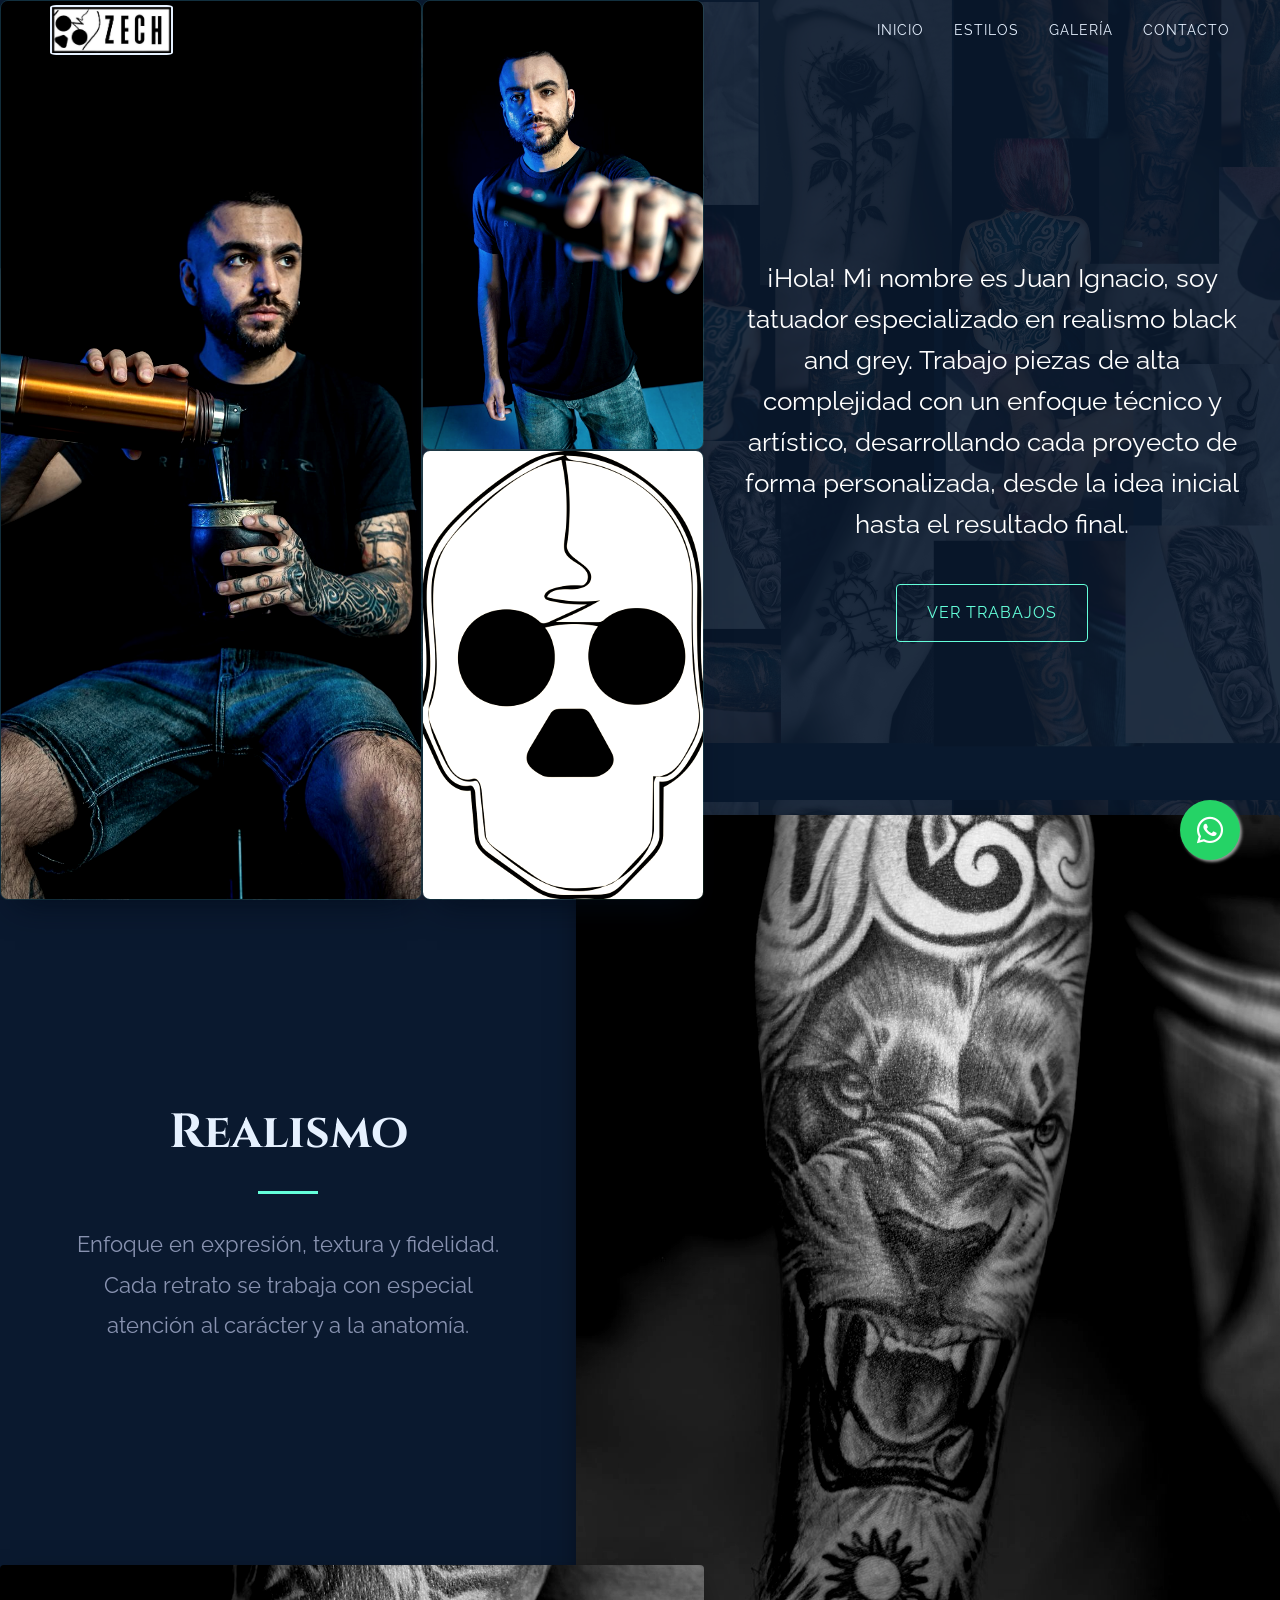
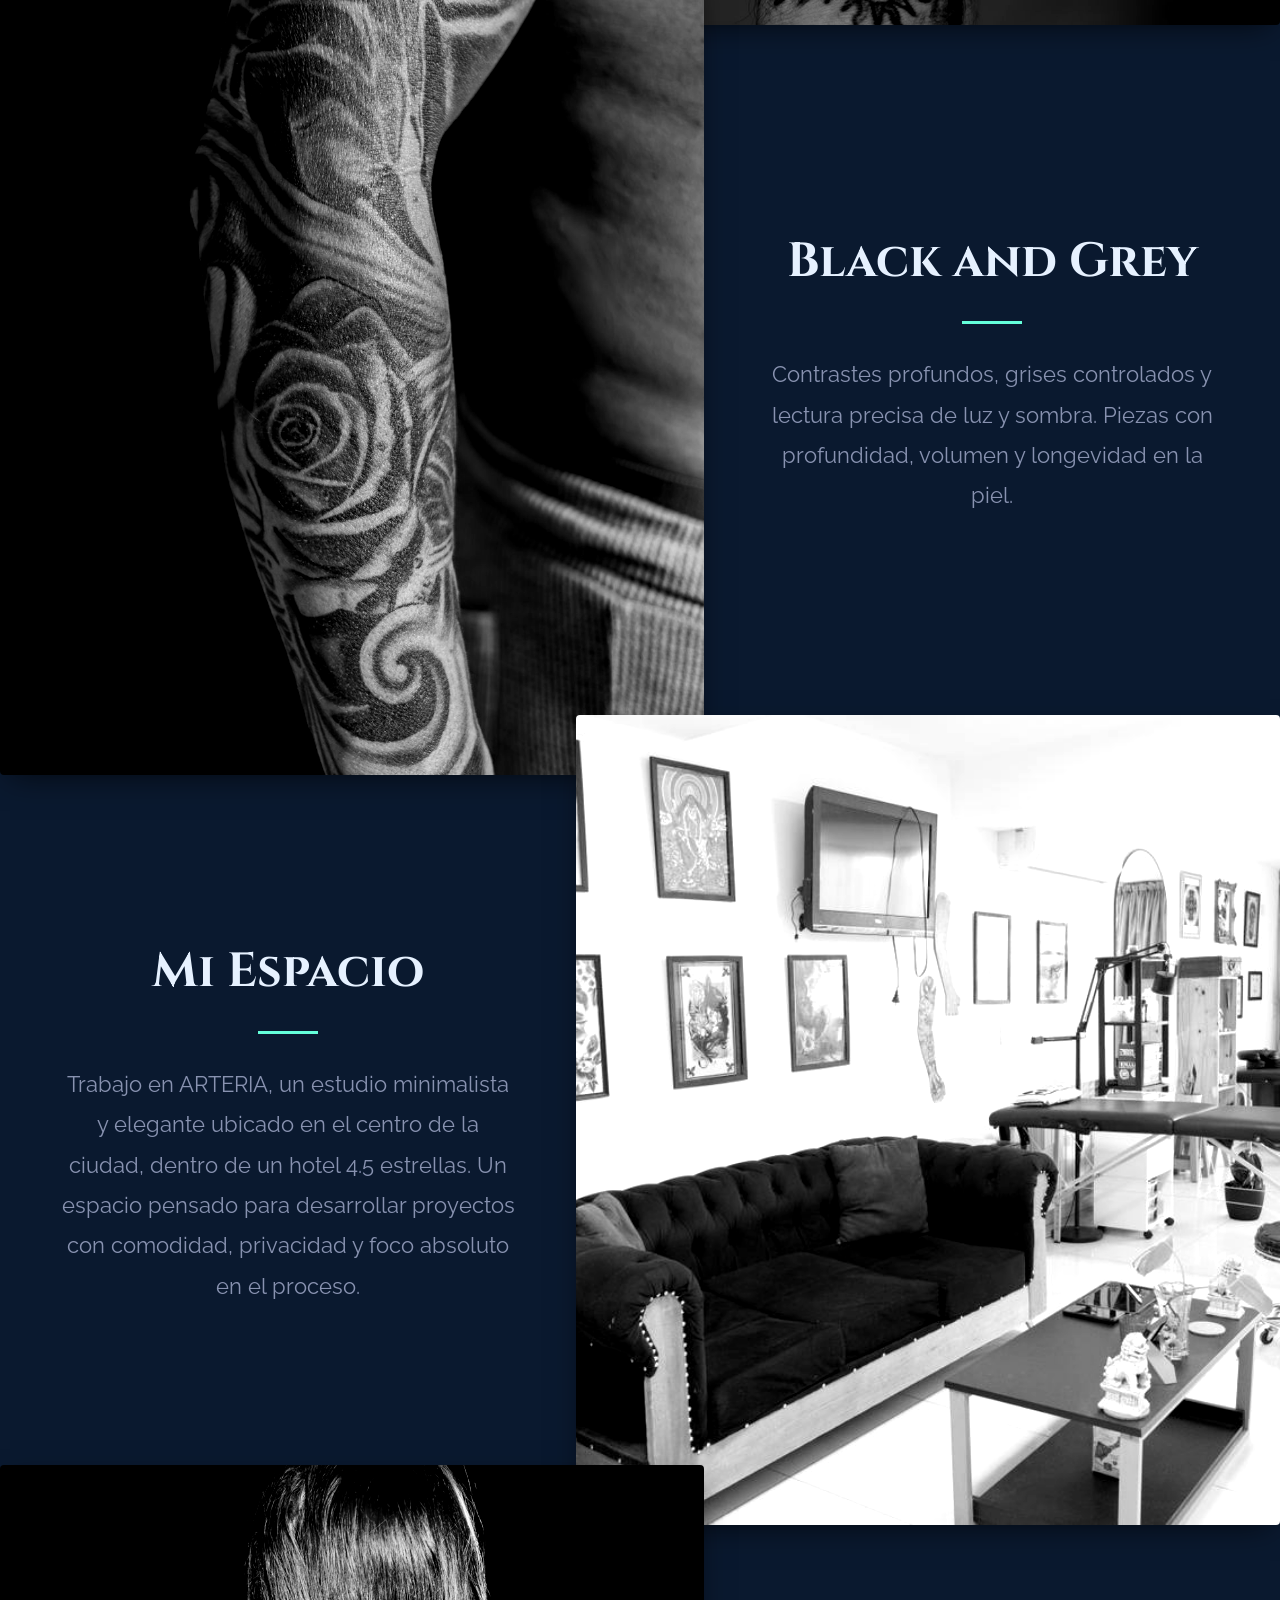
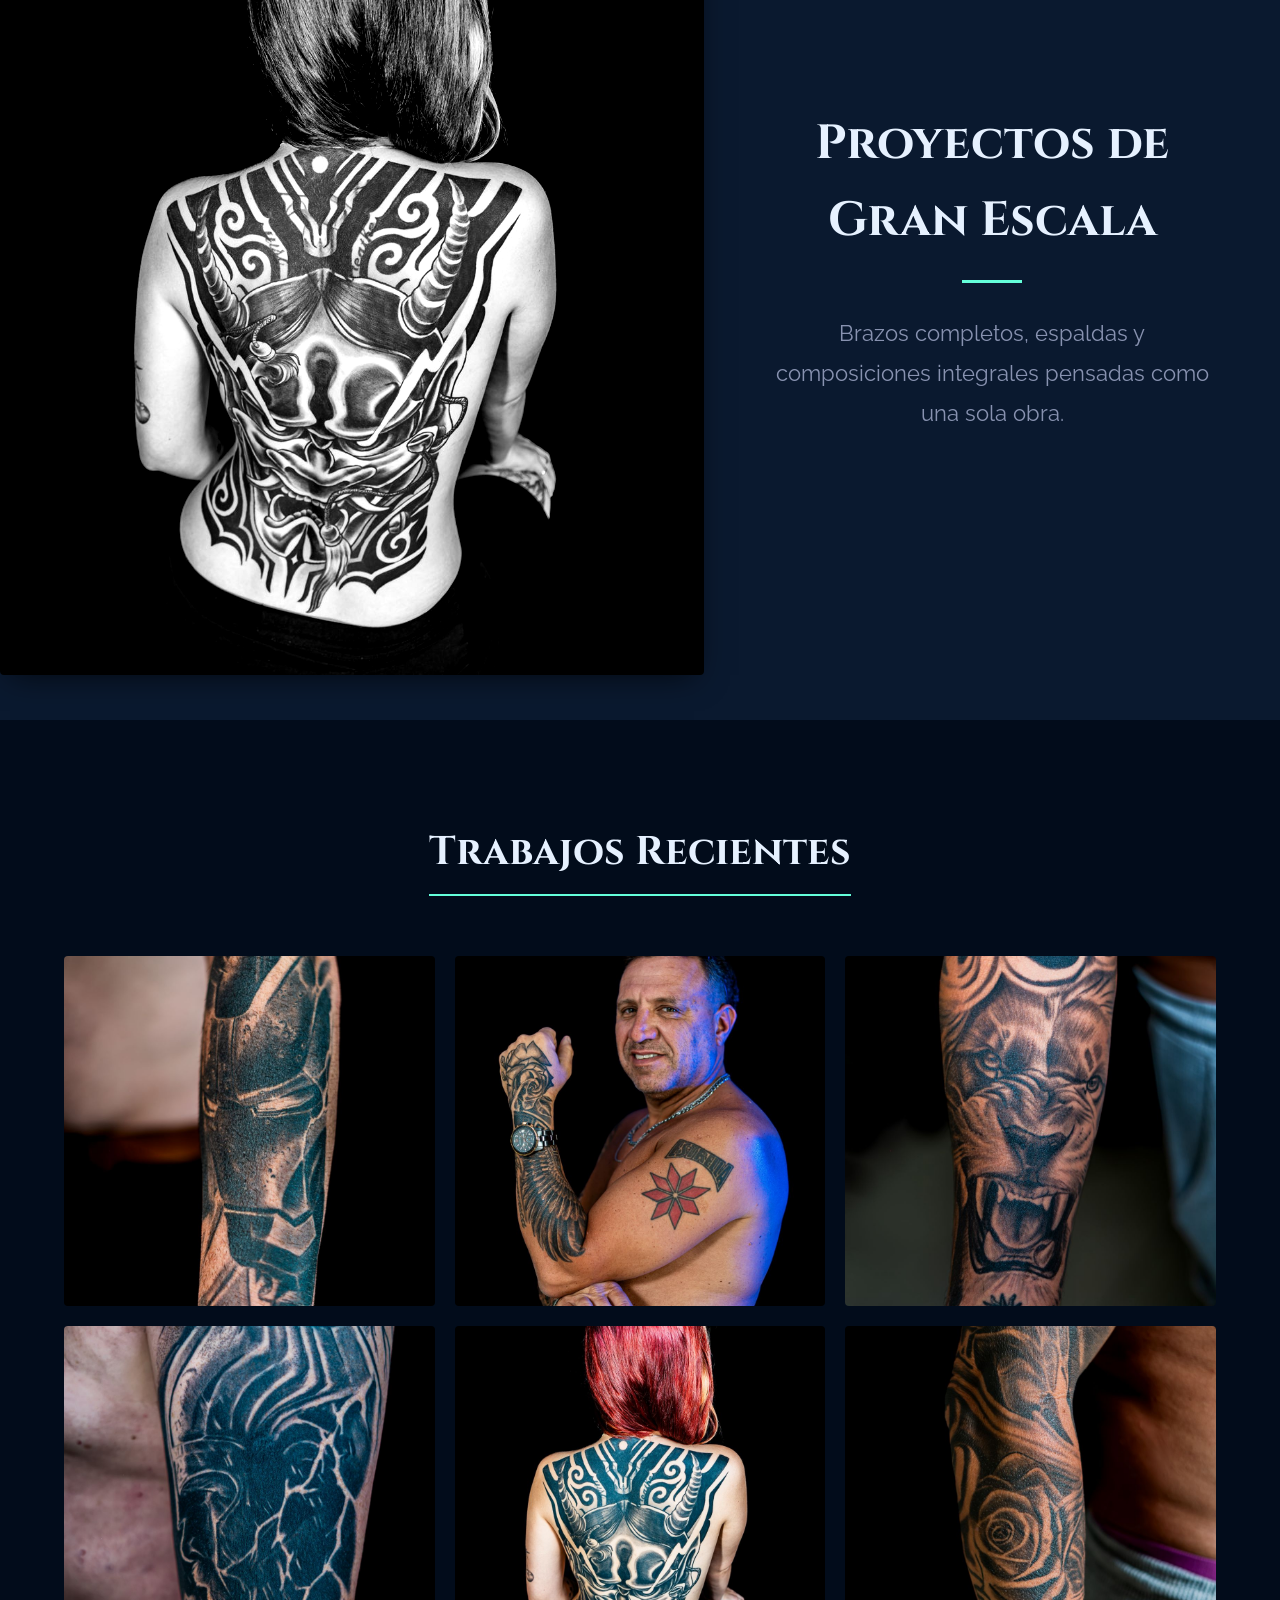
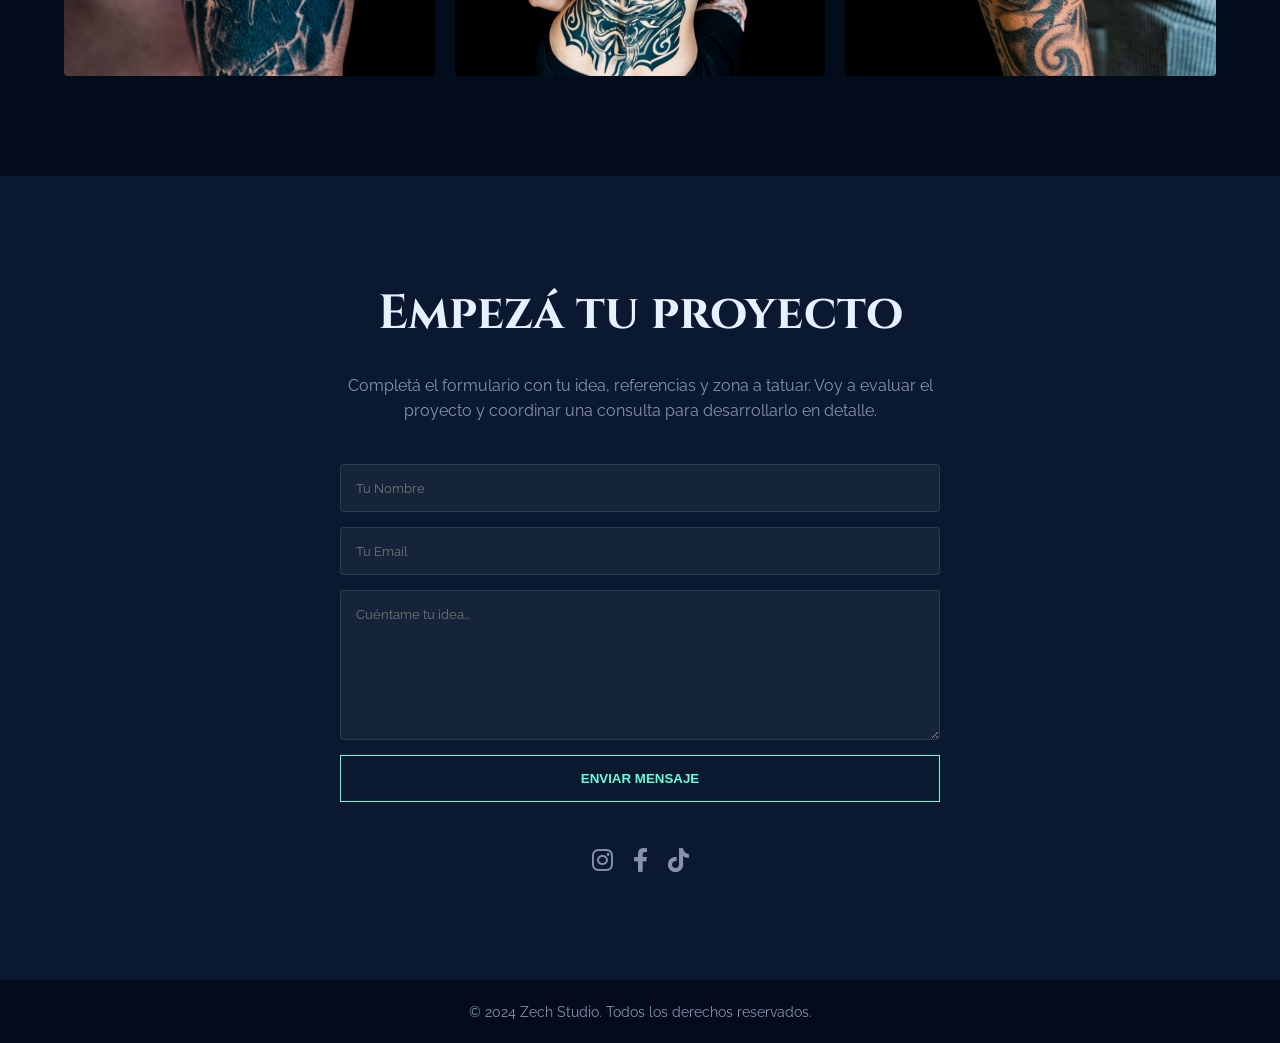
==== commit 4137d9b2: "arreglos" ====
--- a/index.html
+++ b/index.html
@@ -13,7 +13,7 @@
 
     <meta charset="UTF-8">
     <meta name="viewport" content="width=device-width, initial-scale=1.0">
-    <title>Estudio de Tatuajes | Ink Art</title>
+    <title>Estudio de Tatuajes | Zech</title>
     <!-- Fuentes de Google -->
     <link rel="preconnect" href="https://fonts.googleapis.com">
     <link rel="preconnect" href="https://fonts.gstatic.com" crossorigin>
--- a/style.css
+++ b/style.css
@@ -120,6 +120,8 @@
     align-items: center;
     justify-content: space-between;
     margin-bottom: 20px;
+    position: relative;
+    z-index: 10;
 }
 
 .hero-content {
@@ -174,6 +176,7 @@
     border-radius: 8px;
     box-shadow: 0 20px 30px -15px rgba(2, 12, 27, 0.7);
     border: 1px solid rgba(100, 255, 218, 0.1);
+    z-index: 5;
 }
 
 /* The main big image on the left */
@@ -187,6 +190,7 @@
     object-fit: cover;
     filter: sepia(20%) contrast(1.1);
     transition: transform 0.6s cubic-bezier(0.25, 0.46, 0.45, 0.94), filter 0.3s;
+    z-index: 5;
 }
 
 .collage-item:hover img {
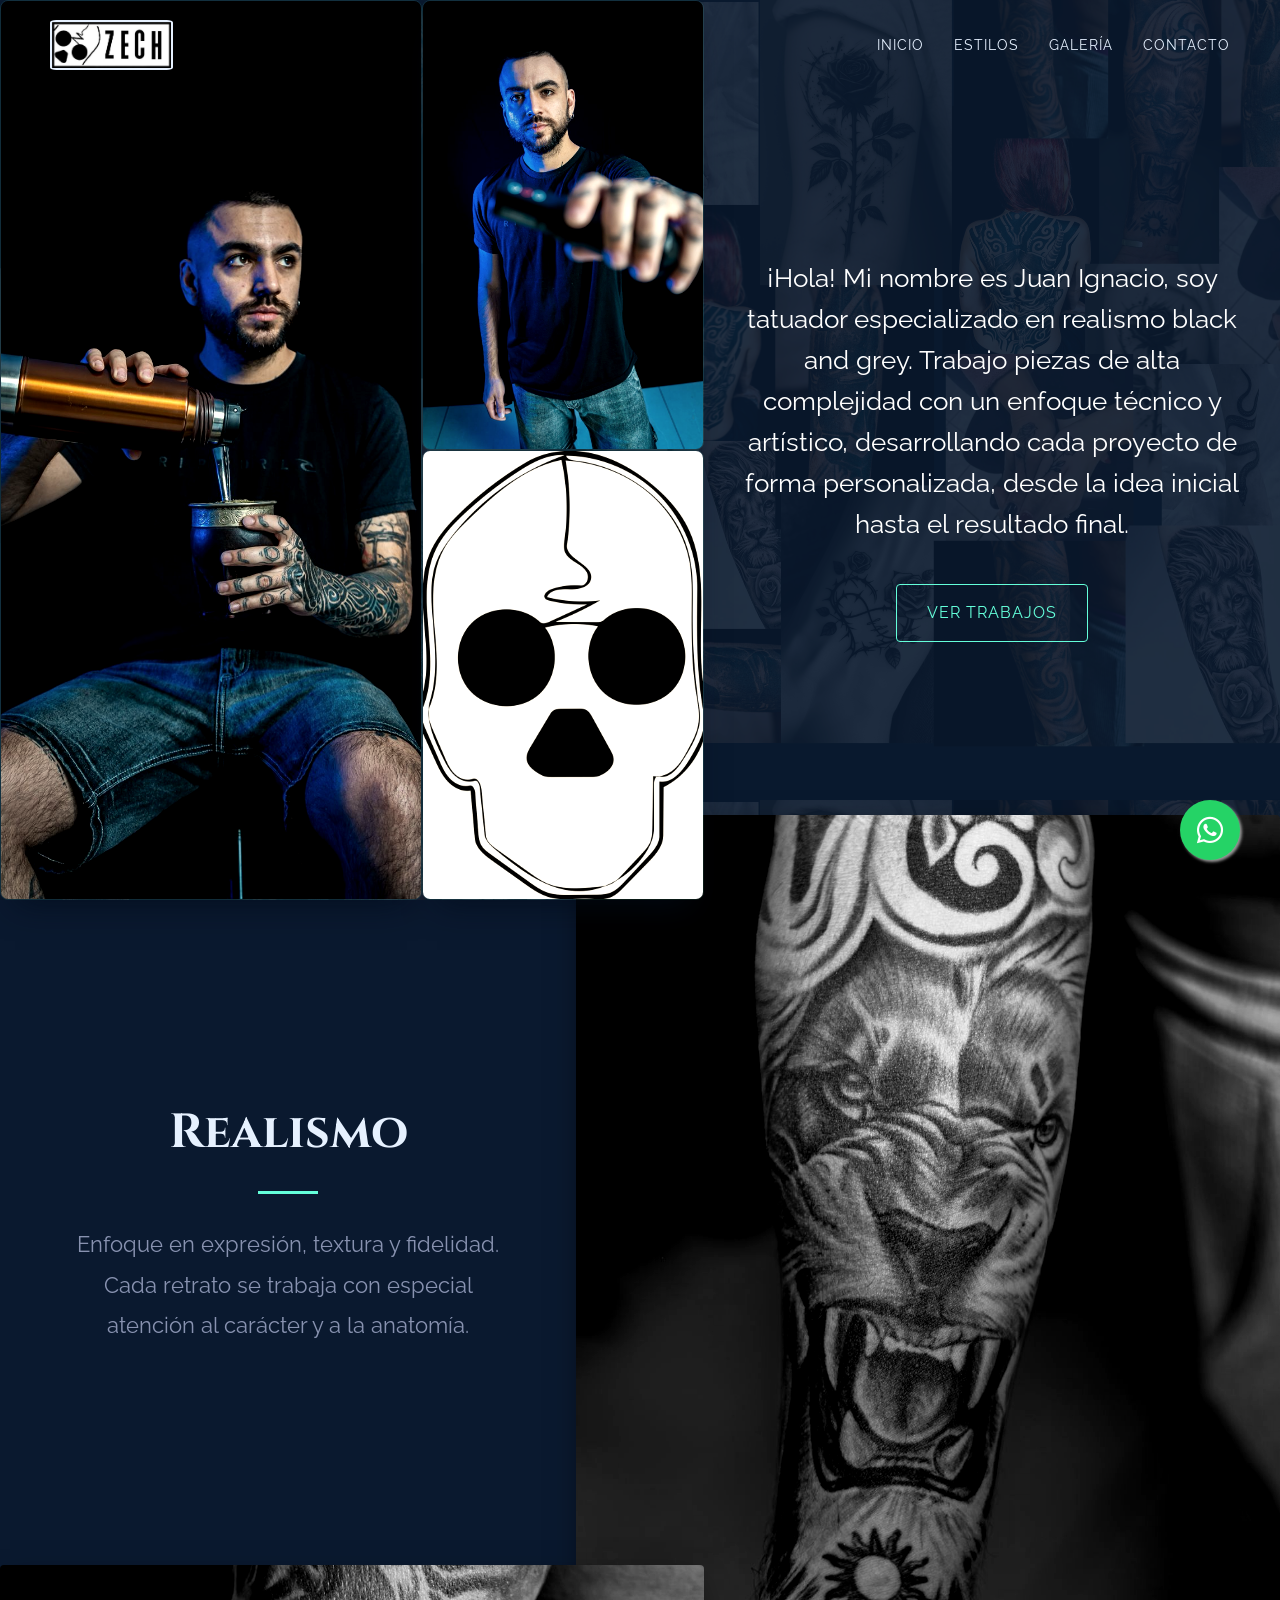
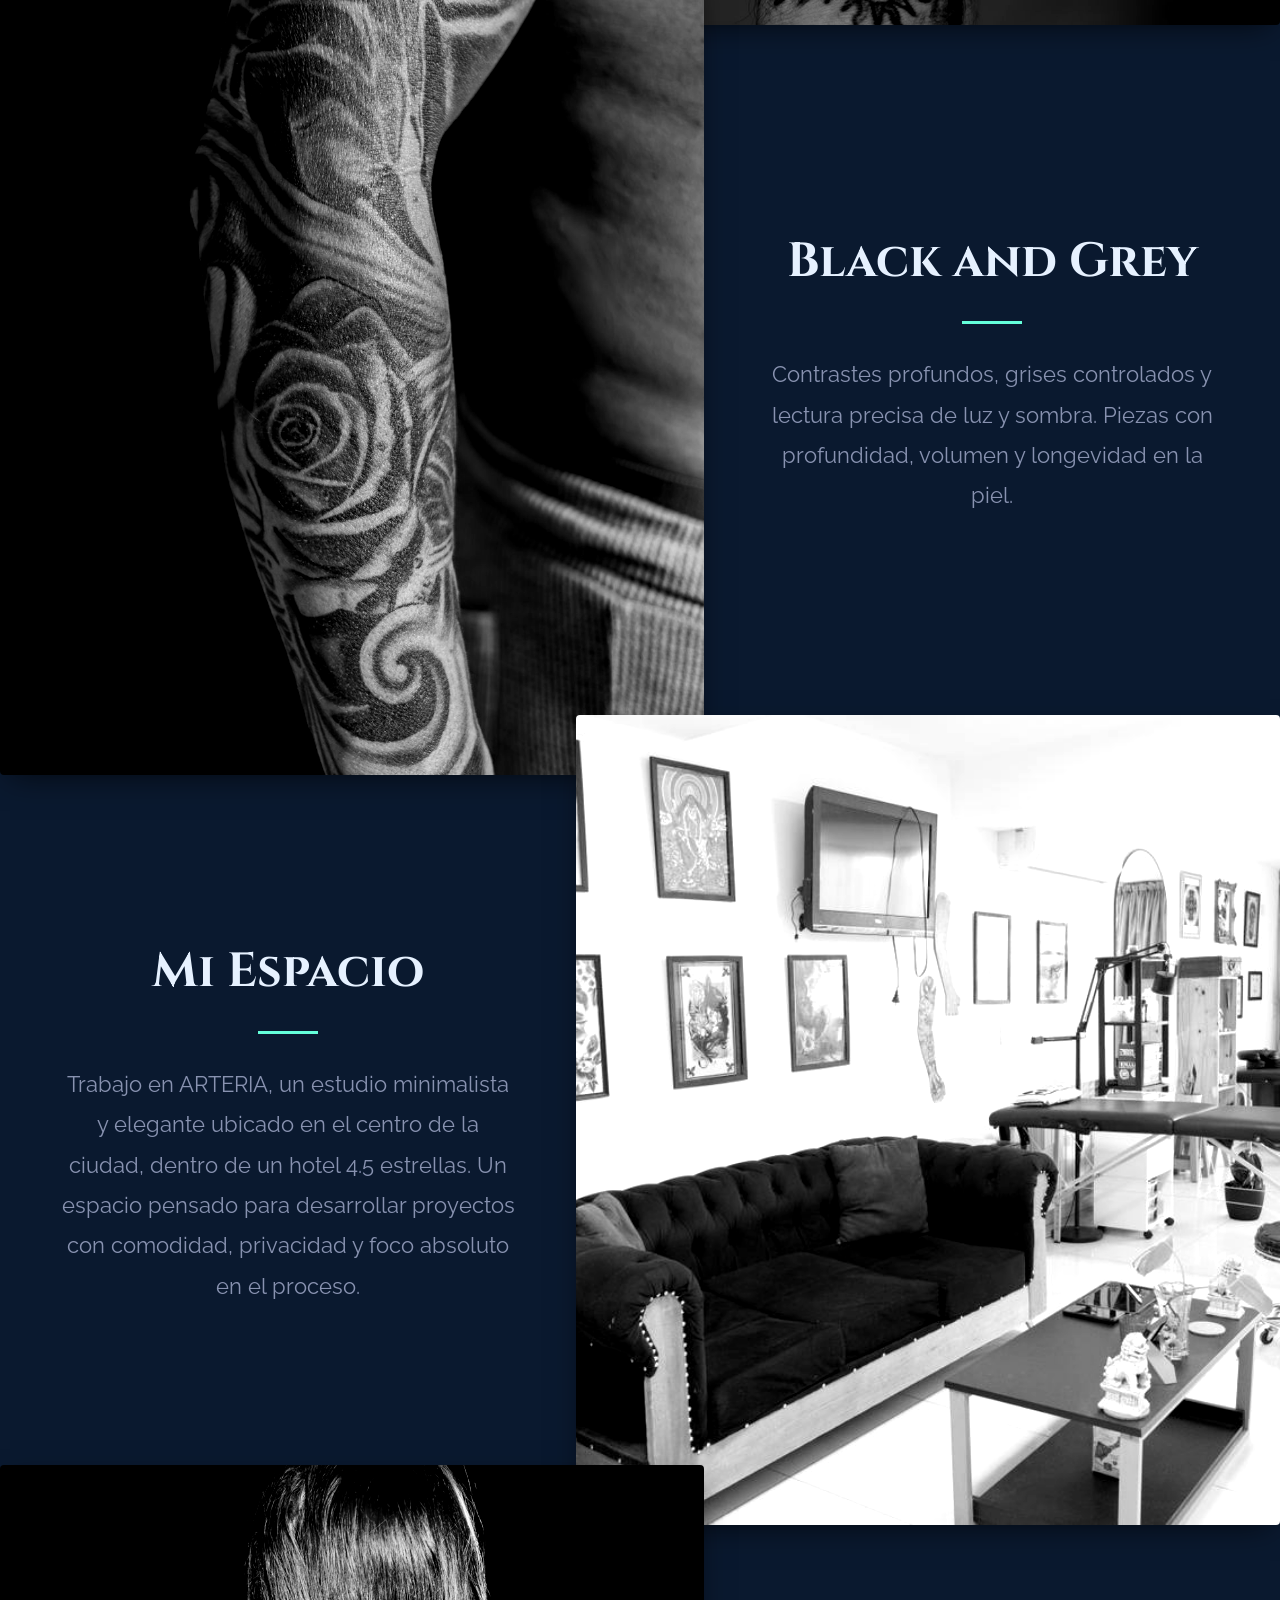
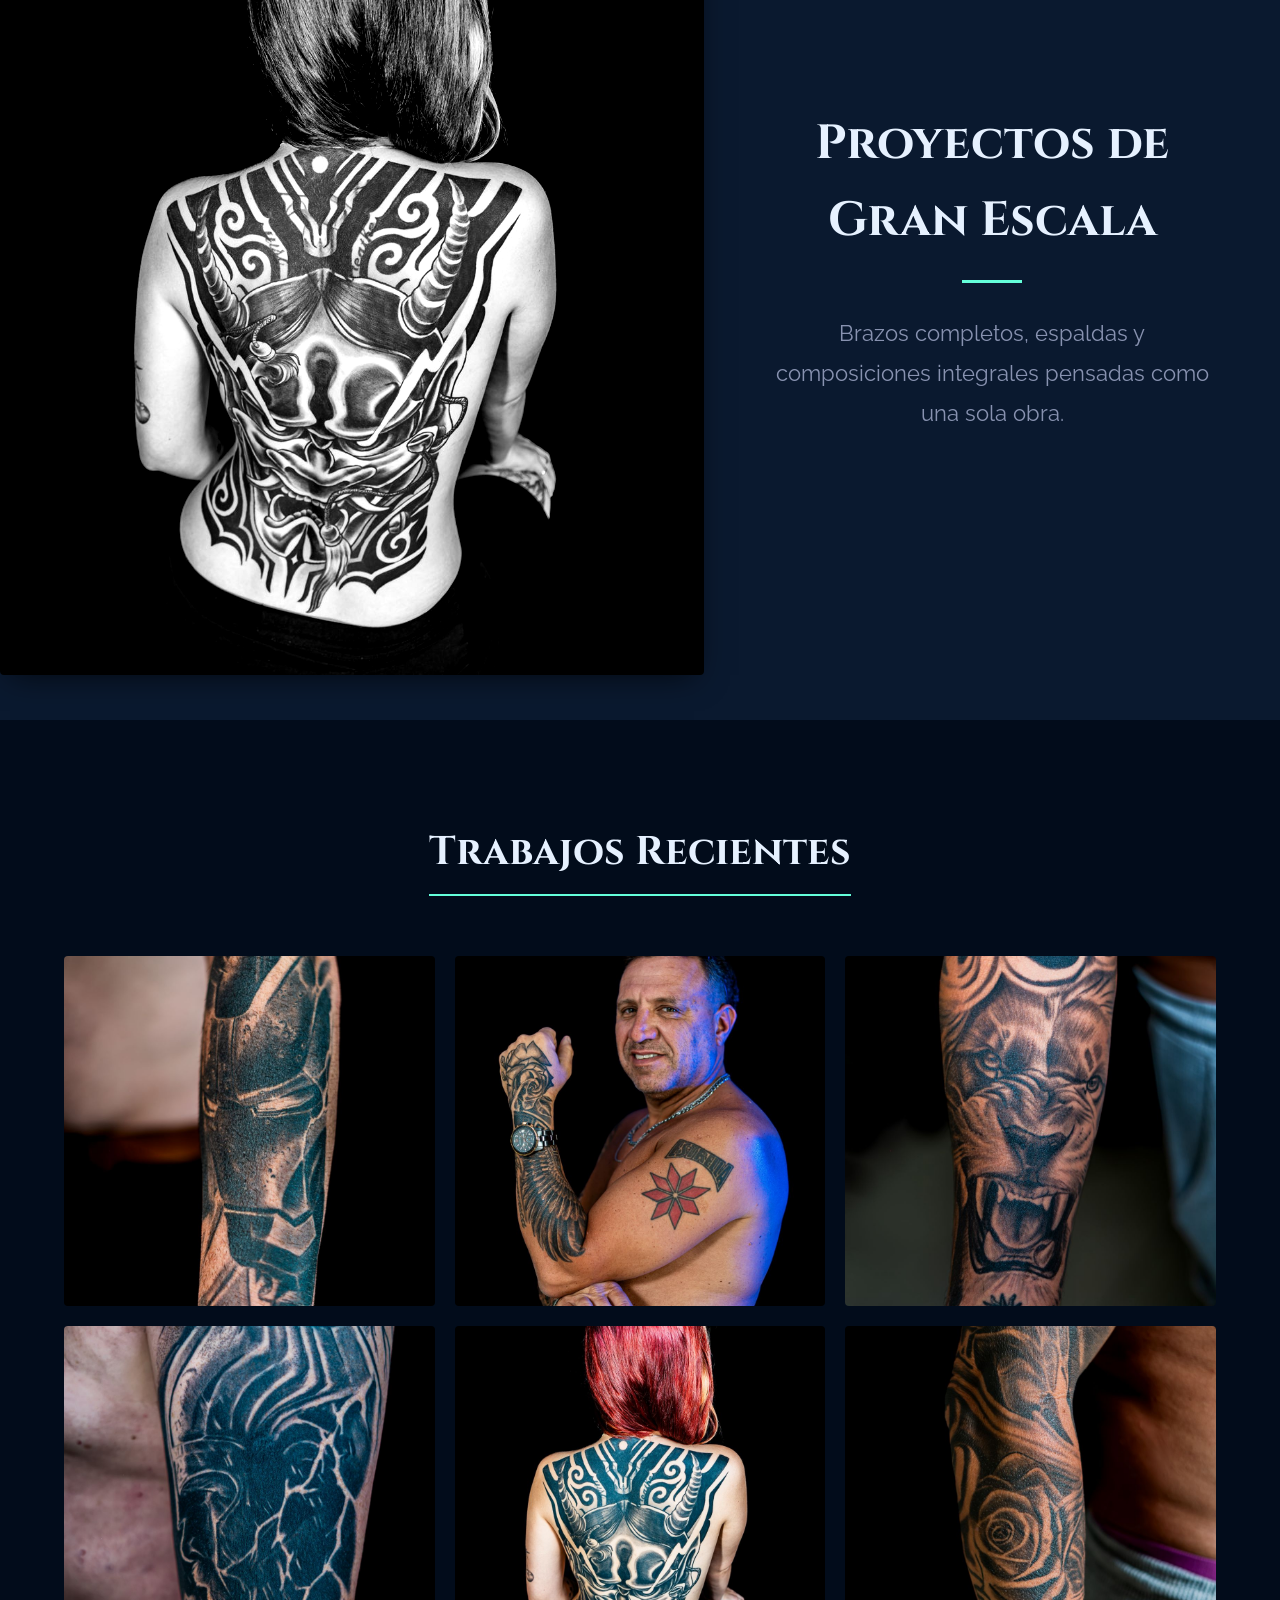
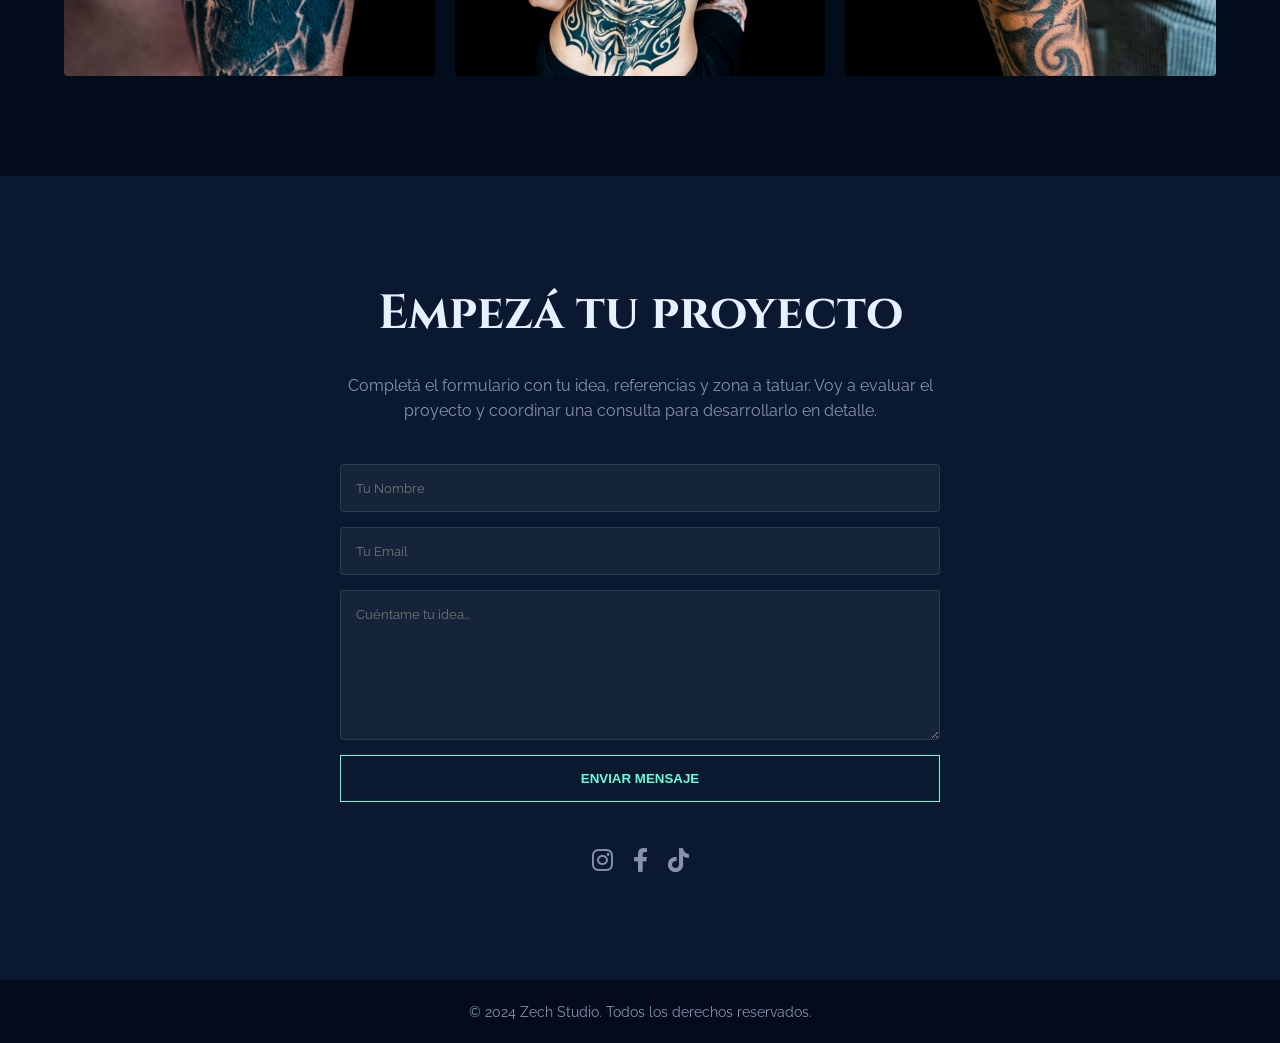
==== commit 044cd52c: "responsive" ====
--- a/index.html
+++ b/index.html
@@ -33,6 +33,9 @@
         <div class="logo-container">
             <img src="images/logonegro-fondoblanco.jpeg" alt="Logo Tatuador" class="logo">
         </div>
+        <button class="mobile-menu-btn">
+            <i class="fas fa-bars"></i>
+        </button>
         <nav>
             <ul class="nav-links">
                 <li><a href="#inicio">Inicio</a></li>
--- a/style.css
+++ b/style.css
@@ -15,6 +15,8 @@
 
 html {
     scroll-behavior: smooth;
+    width: 100%;
+    overflow-x: hidden;
 }
 
 body {
@@ -22,6 +24,8 @@
     color: var(--text-primary);
     font-family: 'Raleway', sans-serif;
     overflow-x: hidden;
+    width: 100%;
+    position: relative;
     line-height: 1.6;
 }
 
@@ -84,11 +88,25 @@
     position: fixed;
     top: 0;
     width: 100%;
-    padding: 5px 50px;
+    padding: 20px 50px; /* Default larger padding */
     display: flex;
     justify-content: space-between;
     align-items: center;
     z-index: 1000;
+    transition: padding 0.3s, box-shadow 0.3s;
+}
+
+#header.scrolled {
+    padding: 10px 50px;
+    box-shadow: 0 10px 30px -10px rgba(2, 12, 27, 0.7);
+    background-color: var(--dark-blue-overlay); /* Ensure readability */
+}
+
+/* On mobile, override these explicitly */
+@media (max-width: 768px) {
+    #header, #header.scrolled {
+        padding: 15px 20px; /* Keep mobile padding constant or slightly reduced */
+    }
 }
 
 .logo {
@@ -111,6 +129,16 @@
 
 .nav-links li a:hover {
     color: var(--accent);
+}
+
+.mobile-menu-btn {
+    display: none;
+    font-size: 1.8rem;
+    color: var(--text-primary);
+    background: none;
+    border: none;
+    cursor: pointer;
+    z-index: 1001;
 }
 
 /* --- Hero Section --- */
@@ -198,22 +226,19 @@
     filter: sepia(0%) contrast(1.2);
 }
 
-/* Responsive fix for collage */
-@media (max-width: 768px) {
-    .hero-collage {
-        width: 100%;
-        height: auto;
-        grid-template-columns: 1fr;
-        grid-template-rows: 300px 200px 200px;
-        margin-top: 30px;
-    }
-    
-    .collage-item.main {
-        grid-row: auto;
-    }
-}
-
-/* --- Scroll Sections (Estilos) --- */
+/* Responsive fix for collage was here - moved to bottom */
+
+/* Small phones extra tweak */
+@media (max-width: 400px) {
+     .gallery-grid {
+        grid-template-columns: 1fr; /* 1 column for very small screens */
+    }
+
+    .hero-content h1 {
+        font-size: 2rem;
+    }
+}
+
 .divider {
     height: 100px;
     background: linear-gradient(to bottom, transparent, var(--bg-dark), transparent);
@@ -481,43 +506,162 @@
     transform: translateX(0) translateY(0) scale(1);
 }
 
-/* Responsive */
+/* Mobile Responsive block moved to mid-file */
+
+/* --- Responsive Design (Fixed & Moved to Bottom) --- */
 @media (max-width: 768px) {
+    /* Navigation */
     #header {
-        padding: 20px;
-    }
-    
+        padding: 15px 20px;
+        background-color: var(--bg-darker);
+    }
+
+    .mobile-menu-btn {
+        display: block;
+    }
+
     .nav-links {
-        display: none; /* Mobile menu logic not simple in single pass, hiding for now or could stack */
-    }
-
+        position: fixed;
+        right: 0;
+        top: 0; 
+        padding-top: 80px; 
+        height: 100vh;
+        width: 70%; 
+        max-width: 300px;
+        background-color: var(--bg-dark);
+        flex-direction: column;
+        align-items: center;
+        transform: translateX(100%);
+        transition: transform 0.3s ease-in-out;
+        box-shadow: -5px 0 15px rgba(0,0,0,0.5);
+        z-index: 999; 
+    }
+
+    .nav-links.active {
+        transform: translateX(0);
+        display: flex;
+    }
+
+    .nav-links li {
+        margin: 20px 0;
+    }
+
+    /* Hero Section */
     .hero-section {
-        flex-direction: column-reverse;
+        flex-direction: column-reverse; /* Text below image */
         padding-top: 100px;
         text-align: center;
-    }
-    
+        min-height: auto;
+        padding-bottom: 50px;
+    }
+
     .hero-content {
-        padding-right: 0;
-    }
-    
-    .hero-image {
-        height: 300px;
+        min-width: 100% !important;
+        margin-top: 20px;
+        padding: 0 20px;
+    }
+
+    .hero-content h1 {
+        font-size: 2.2rem;
+    }
+
+    .hero-content p {
+        font-size: 1.1rem;
+        max-width: 100%;
+        padding: 0;
+    }
+
+    .hero-collage {
+        width: 100%;
+        height: auto;
+        grid-template-columns: 1fr 1fr;
+        grid-template-rows: 200px 200px;
+        gap: 10px;
+        padding: 0 10px;
+    }
+
+    .collage-item.main {
+        grid-column: span 2;
+    }
+
+    /* Content Sections */
+    .scroll-section {
+        flex-direction: column !important; /* Force column */
+        text-align: center;
+        padding: 40px 15px;
+        margin-top: 0;
+        min-height: auto;
+    }
+
+    .text-content {
+        max-width: 100% !important; /* Override 45vw */
+        width: 100%;
+        padding: 0 10px !important; /* Small padding */
         margin-bottom: 30px;
-    }
-
-    .scroll-section {
-        flex-direction: column !important;
-        text-align: center;
-        padding: 60px 5%;
-    }
-
-    .linea-decorativa {
-        margin: 0 auto 20px auto;
-    }
-
+        display: block; /* Ensure block behavior */
+    }
+
+    .text-content h2 {
+        font-size: 2rem;
+        margin-bottom: 15px;
+    }
+
+    .text-content p {
+        font-size: 1rem;
+        line-height: 1.6;
+        padding: 0;
+    }
+
+    /* Images */
     .image-content, .image-content-large {
         width: 100%;
         height: 300px;
     }
-}
+
+    /* Gallery */
+    .gallery-section {
+        padding: 50px 15px;
+    }
+
+    .gallery-grid {
+        grid-template-columns: repeat(2, 1fr);
+        gap: 10px;
+    }
+
+    .gallery-item {
+        height: 300px;
+    }
+
+    /* Contact */
+    .contact-section {
+        padding: 50px 15px;
+    }
+    
+    .contact-container h2 {
+        font-size: 2rem;
+    }
+
+    /* WhatsApp Button - Ensure inside */
+    .whatsapp-float {
+        width: 50px;
+        height: 50px;
+        bottom: 20px;
+        right: 15px; /* Moved slightly inside */
+        font-size: 24px;
+        z-index: 2000;
+        /* Ensure it doesn't get pushed out */
+        left: auto; 
+    }
+}
+
+@media (max-width: 480px) {
+    .gallery-grid {
+        grid-template-columns: 1fr;
+    }
+    
+    /* Ensure no horizontal scroll */
+    .hero-content h1 {
+        font-size: 2rem; 
+    }
+}
+
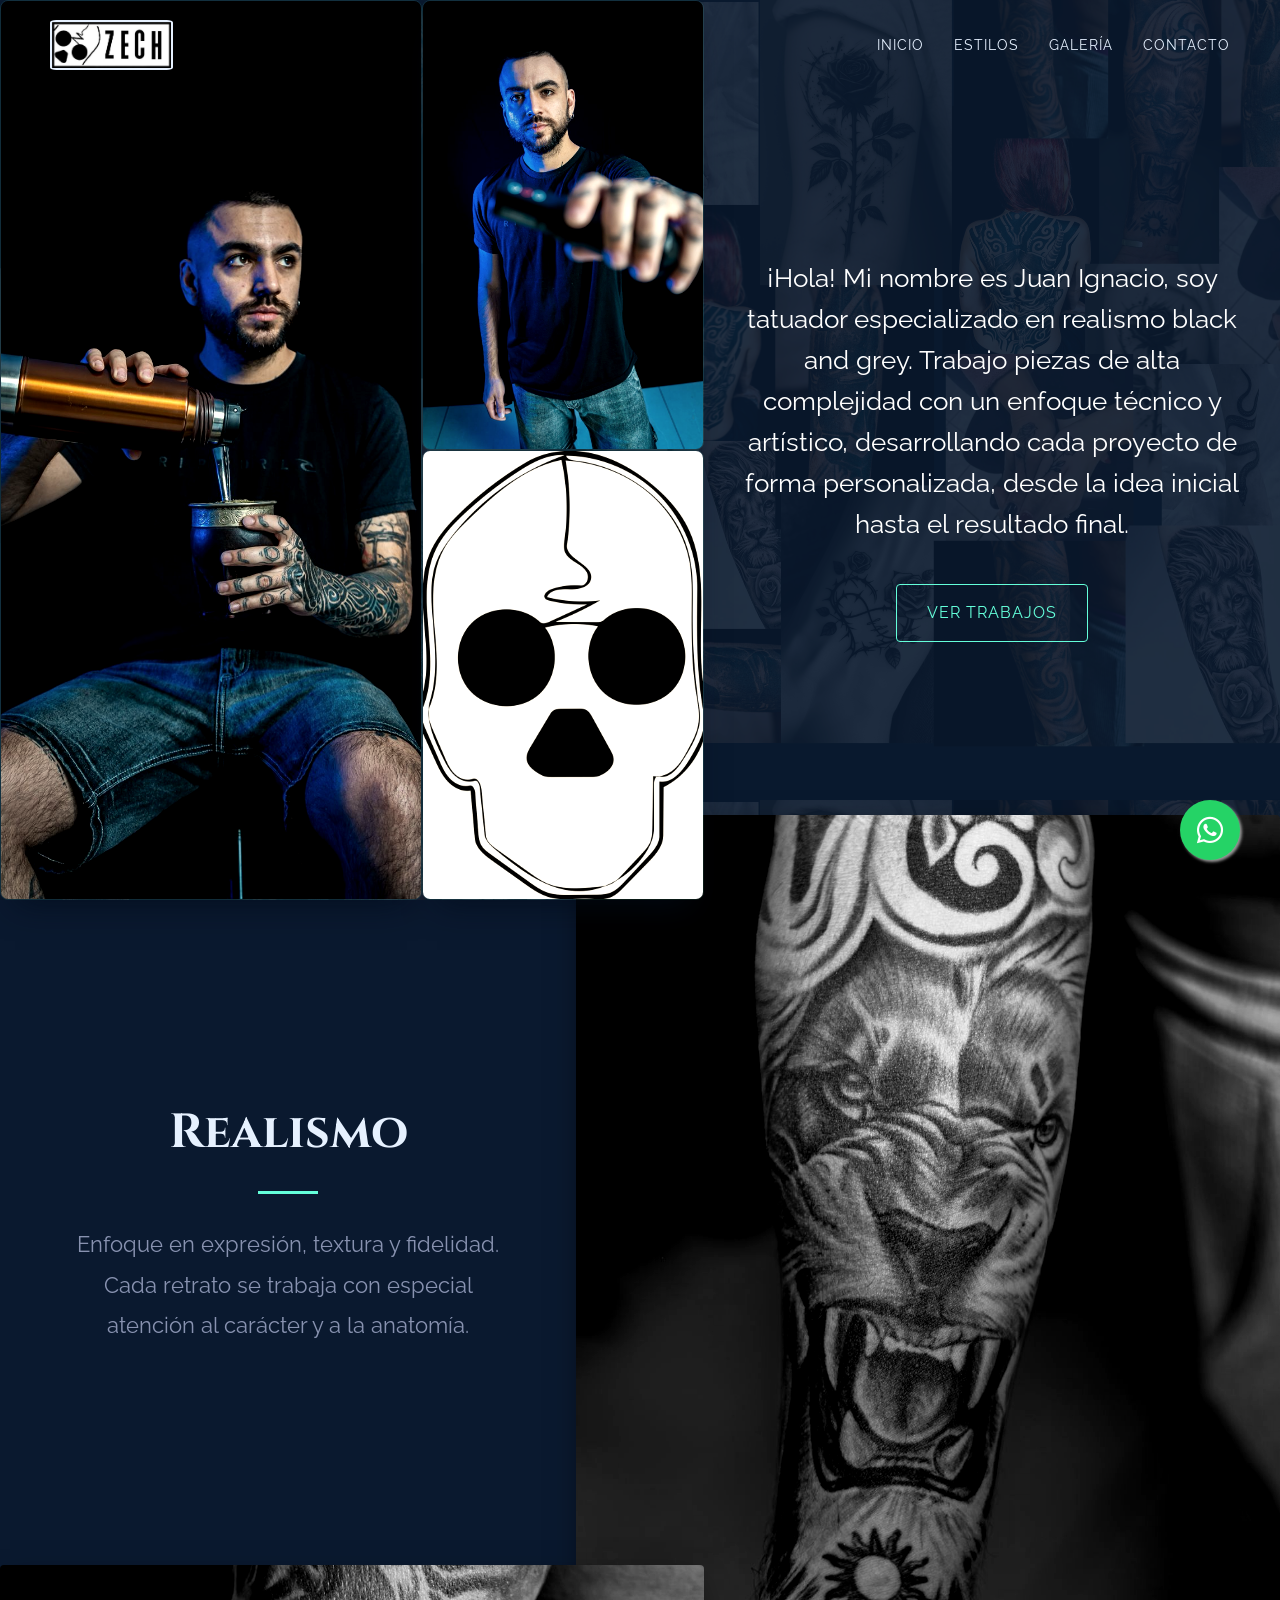
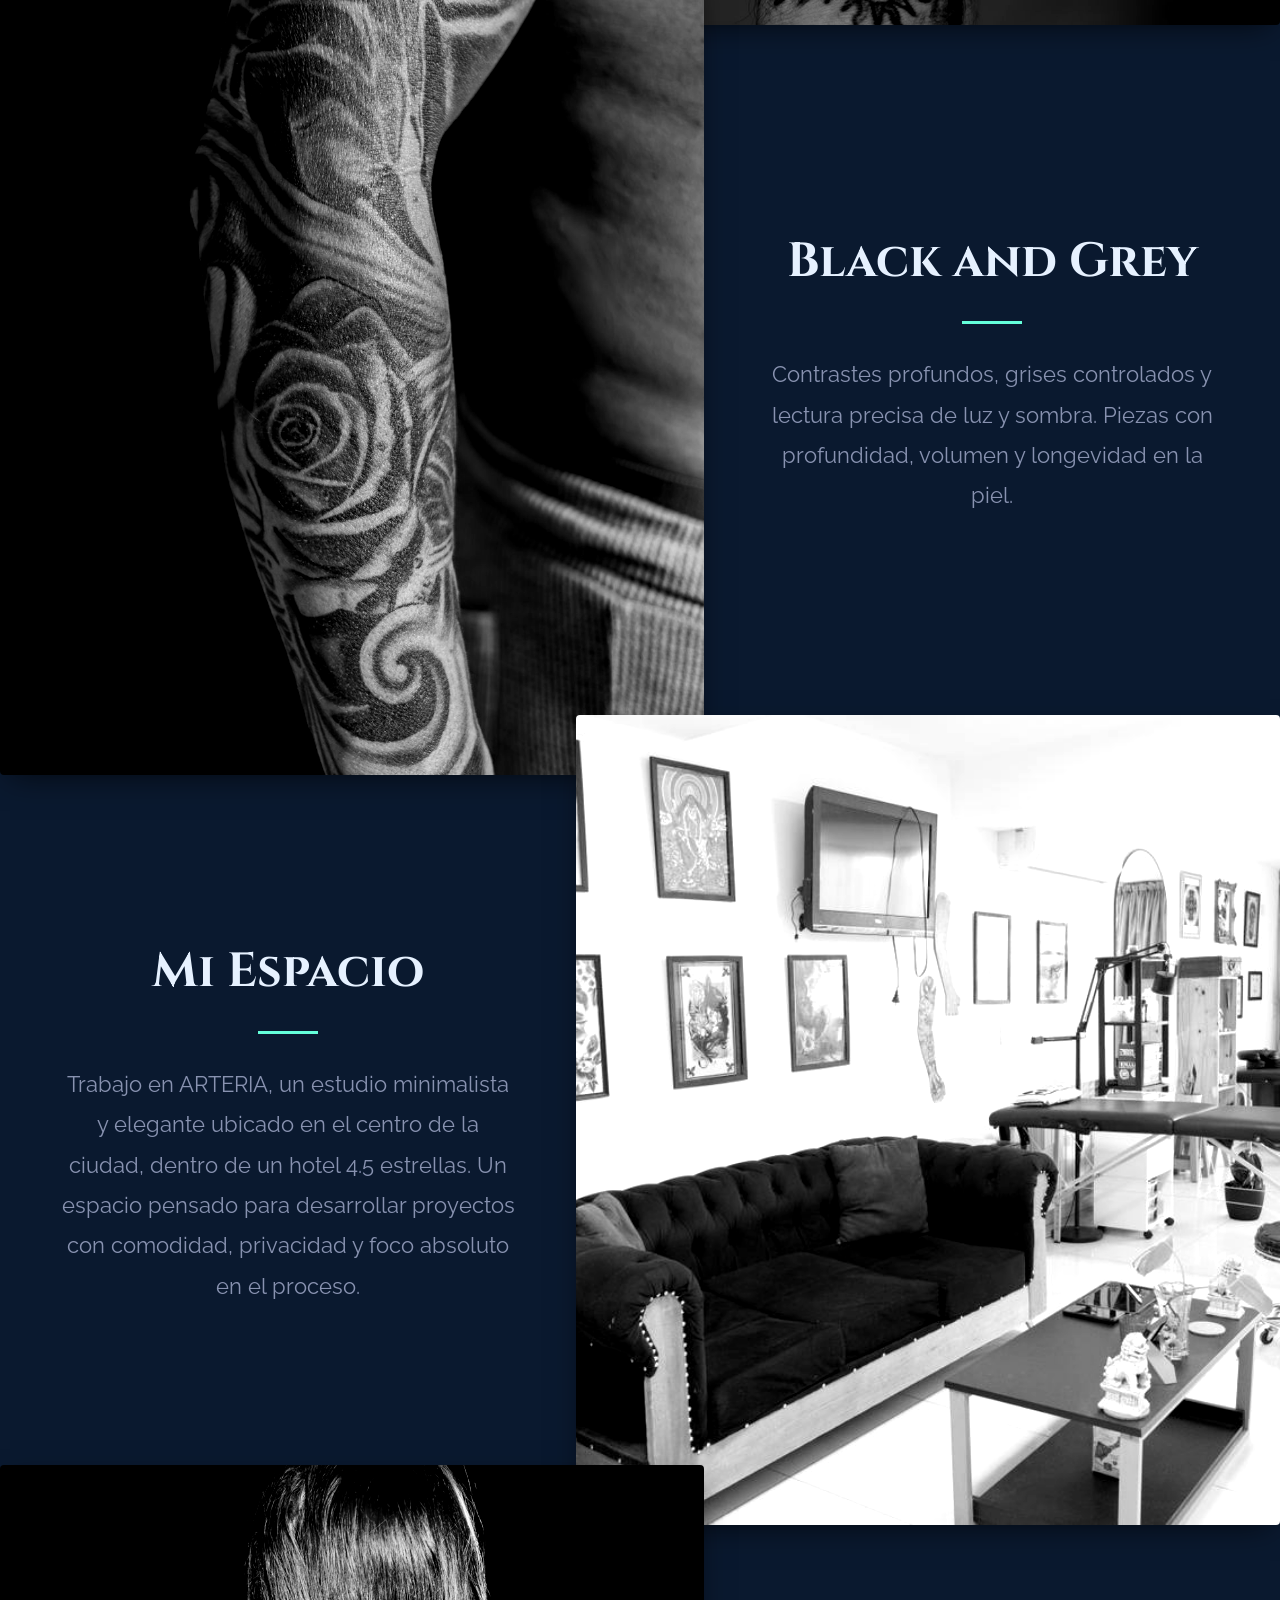
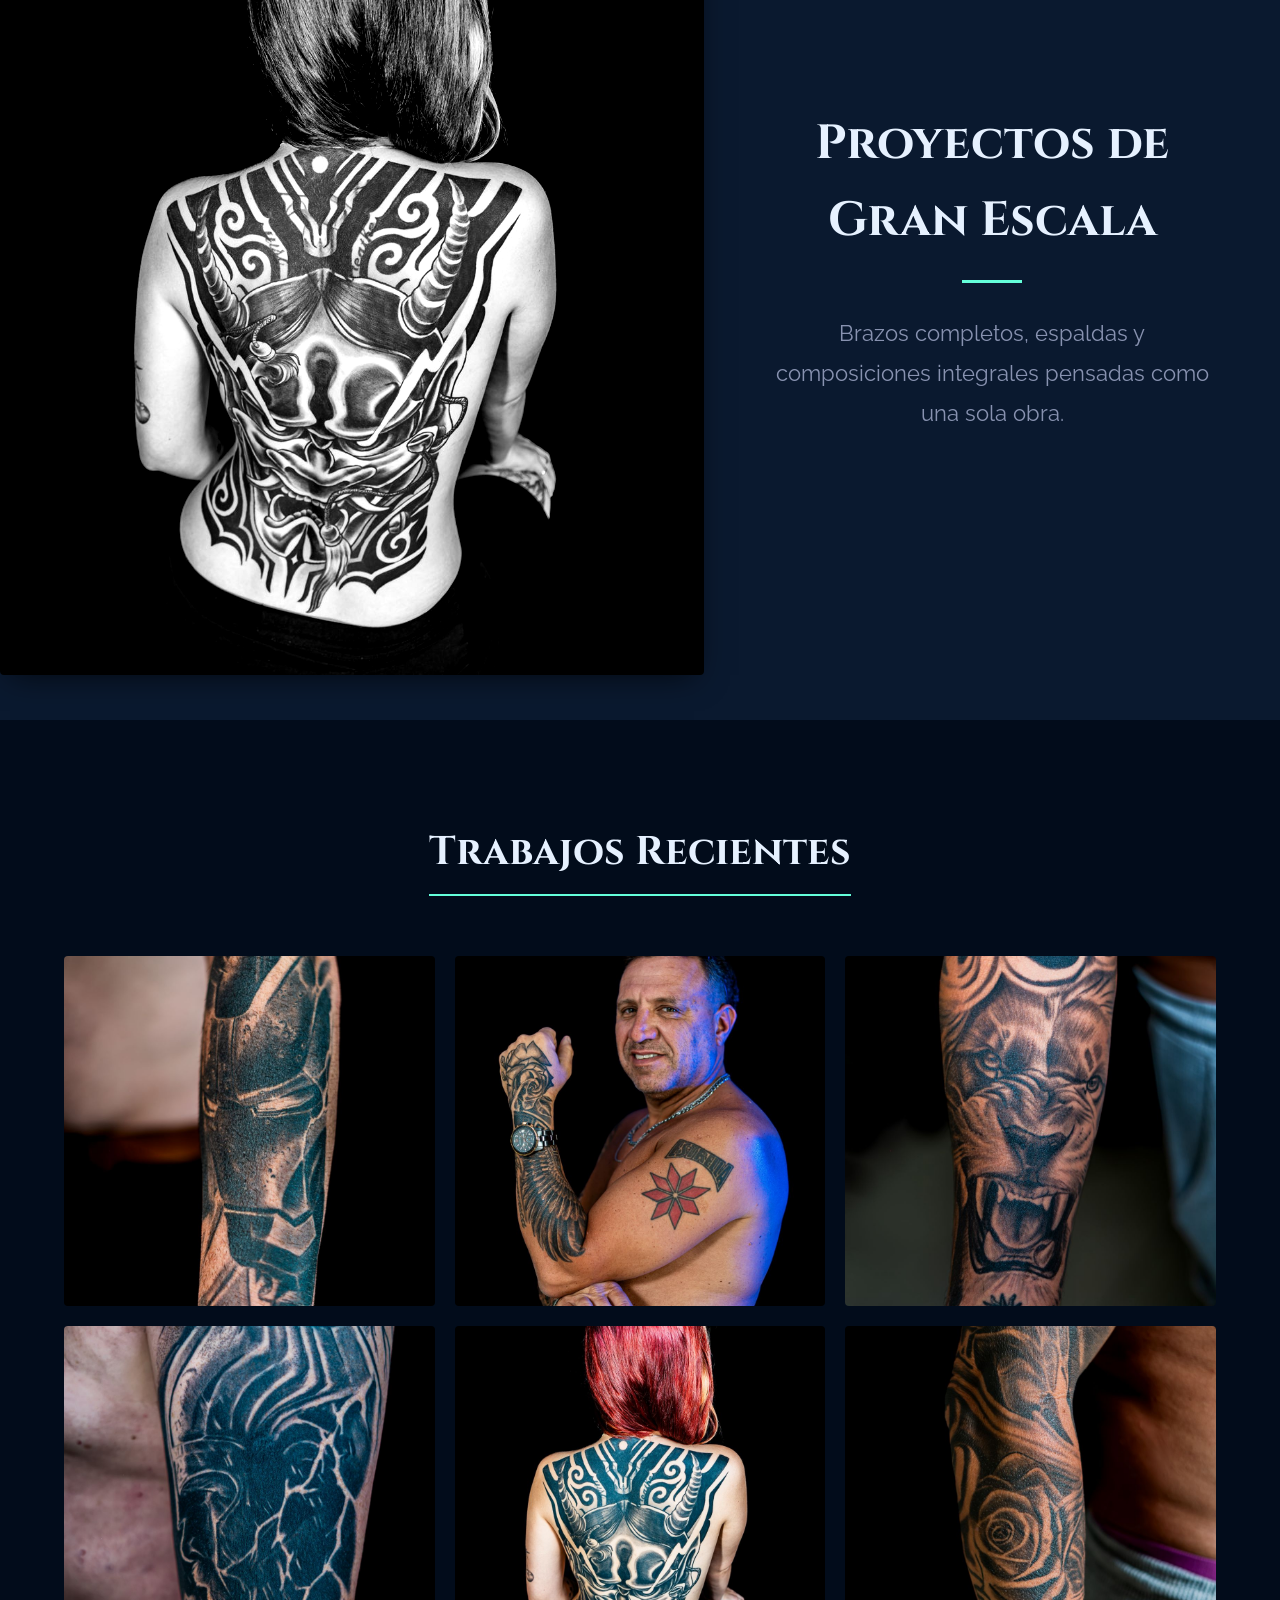
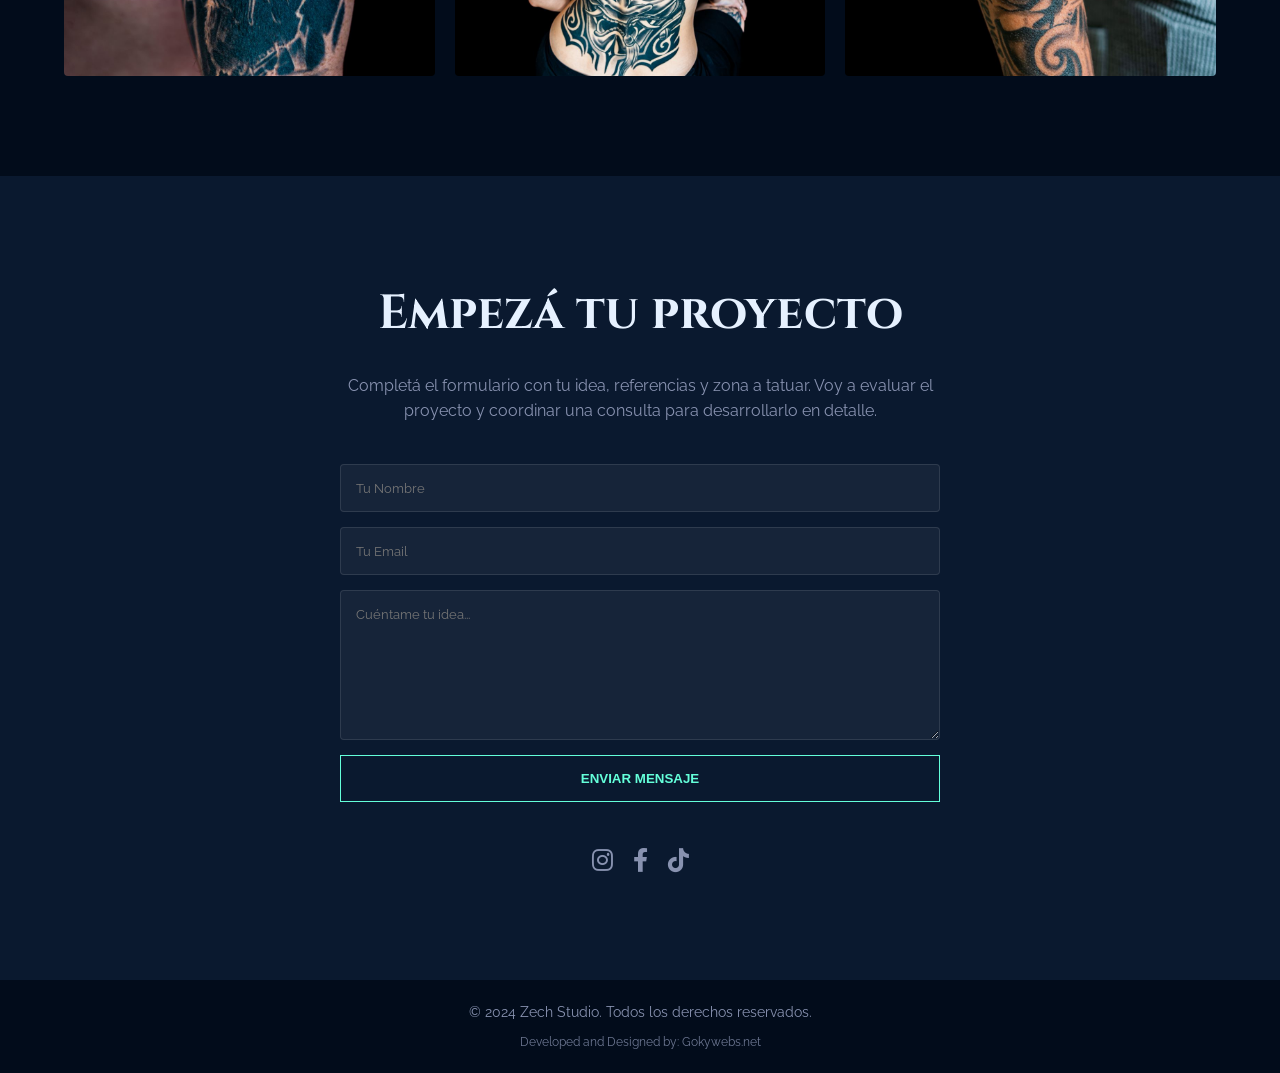
==== commit 5b6dd171: "firma" ====
--- a/index.html
+++ b/index.html
@@ -1,19 +1,40 @@
 <!DOCTYPE html>
 <html lang="es">
 <head>
-    <!-- Google Analytics (gtag.js) -->
-    <!-- REEMPLAZA 'G-TU_ID_AQUI' CON EL ID DE MEDICIÓN QUE TE PASE EL CLIENTE -->
-    <script async src="https://www.googletagmanager.com/gtag/js?id=G-TU_ID_AQUI"></script>
-    <script>
-      window.dataLayer = window.dataLayer || [];
-      function gtag(){dataLayer.push(arguments);}
-      gtag('js', new Date());
-      gtag('config', 'G-TU_ID_AQUI');
-    </script>
+    <meta charset="UTF-8">
+    <!-- Google Tag Manager -->
+    <script>(function(w,d,s,l,i){w[l]=w[l]||[];w[l].push({'gtm.start':
+    new Date().getTime(),event:'gtm.js'});var f=d.getElementsByTagName(s)[0],
+    j=d.createElement(s),dl=l!='dataLayer'?'&l='+l:'';j.async=true;j.src=
+    'https://www.googletagmanager.com/gtm.js?id='+i+dl;f.parentNode.insertBefore(j,f);
+    })(window,document,'script','dataLayer','GTM-K4QHXHGM');</script>
+    <!-- End Google Tag Manager -->
 
-    <meta charset="UTF-8">
+    
     <meta name="viewport" content="width=device-width, initial-scale=1.0">
-    <title>Estudio de Tatuajes | Zech</title>
+    <title>Estudio de Tatuajes | Zech - Realismo Black & Grey</title>
+    
+    <!-- Favicon -->
+    <link rel="icon" type="image/jpeg" href="images/logocalavera-fondoblanco.jpeg">
+
+    <!-- SEO Meta Tags -->
+    <meta name="description" content="Estudio de tatuajes Zech. Especialista en realismo black and grey, retratos y diseños personalizados de alta complejidad. Ubicado en ARTERIA, estudio privado y exclusivo.">
+    <meta name="keywords" content="tatuajes, tattoo, realismo, black and grey, tatuador, estudio de tatuajes, Zech, arte corporal, retratos, tatuajes personalizados, tattoo artist">
+    <meta name="author" content="Zech Studio">
+    <meta name="robots" content="index, follow">
+
+    <!-- Open Graph / Facebook -->
+    <meta property="og:type" content="website">
+    <meta property="og:title" content="Estudio de Tatuajes | Zech - Realismo Black & Grey">
+    <meta property="og:description" content="Juan Ignacio, tatuador especializado en realismo black and grey. Proyectos personalizados y piezas de gran escala en un espacio exclusivo.">
+    <meta property="og:image" content="images/logocalavera-fondoblanco.jpeg">
+
+    <!-- Twitter -->
+    <meta property="twitter:card" content="summary_large_image">
+    <meta property="twitter:title" content="Estudio de Tatuajes | Zech">
+    <meta property="twitter:description" content="Especialista en realismo black and grey. Tatuajes de alta calidad y diseño exclusivo.">
+    <meta property="twitter:image" content="images/logocalavera-fondoblanco.jpeg">
+
     <!-- Fuentes de Google -->
     <link rel="preconnect" href="https://fonts.googleapis.com">
     <link rel="preconnect" href="https://fonts.gstatic.com" crossorigin>
@@ -23,6 +44,10 @@
     <link rel="stylesheet" href="style.css">
 </head>
 <body>
+    <!-- Google Tag Manager (noscript) -->
+    <noscript><iframe src="https://www.googletagmanager.com/ns.html?id=GTM-K4QHXHGM"
+    height="0" width="0" style="display:none;visibility:hidden"></iframe></noscript>
+    <!-- End Google Tag Manager (noscript) -->
 
     <!-- Background Collage (Container) -->
     <div id="background-collage"></div>
@@ -151,6 +176,9 @@
     <!-- Footer -->
     <footer>
         <p>&copy; 2024 Zech Studio. Todos los derechos reservados.</p>
+        <div class="footer-signature">
+            <p>Developed and Designed by: <a href="https://www.gokywebs.net" target="_blank">Gokywebs.net</a></p>
+        </div>
     </footer>
 
     <!-- Botón Whatsapp Flotante -->
--- a/style.css
+++ b/style.css
@@ -444,6 +444,21 @@
     text-align: center;
     color: var(--text-secondary);
     font-size: 0.9rem;
+}
+
+.footer-signature {
+    margin-top: 10px;
+    font-size: 0.75rem;
+    opacity: 0.8;
+}
+
+.footer-signature a {
+    color: var(--text-secondary);
+    transition: color 0.3s ease;
+}
+
+.footer-signature a:hover {
+    color: var(--accent);
 }
 
 /* --- WhatsApp Button --- */
